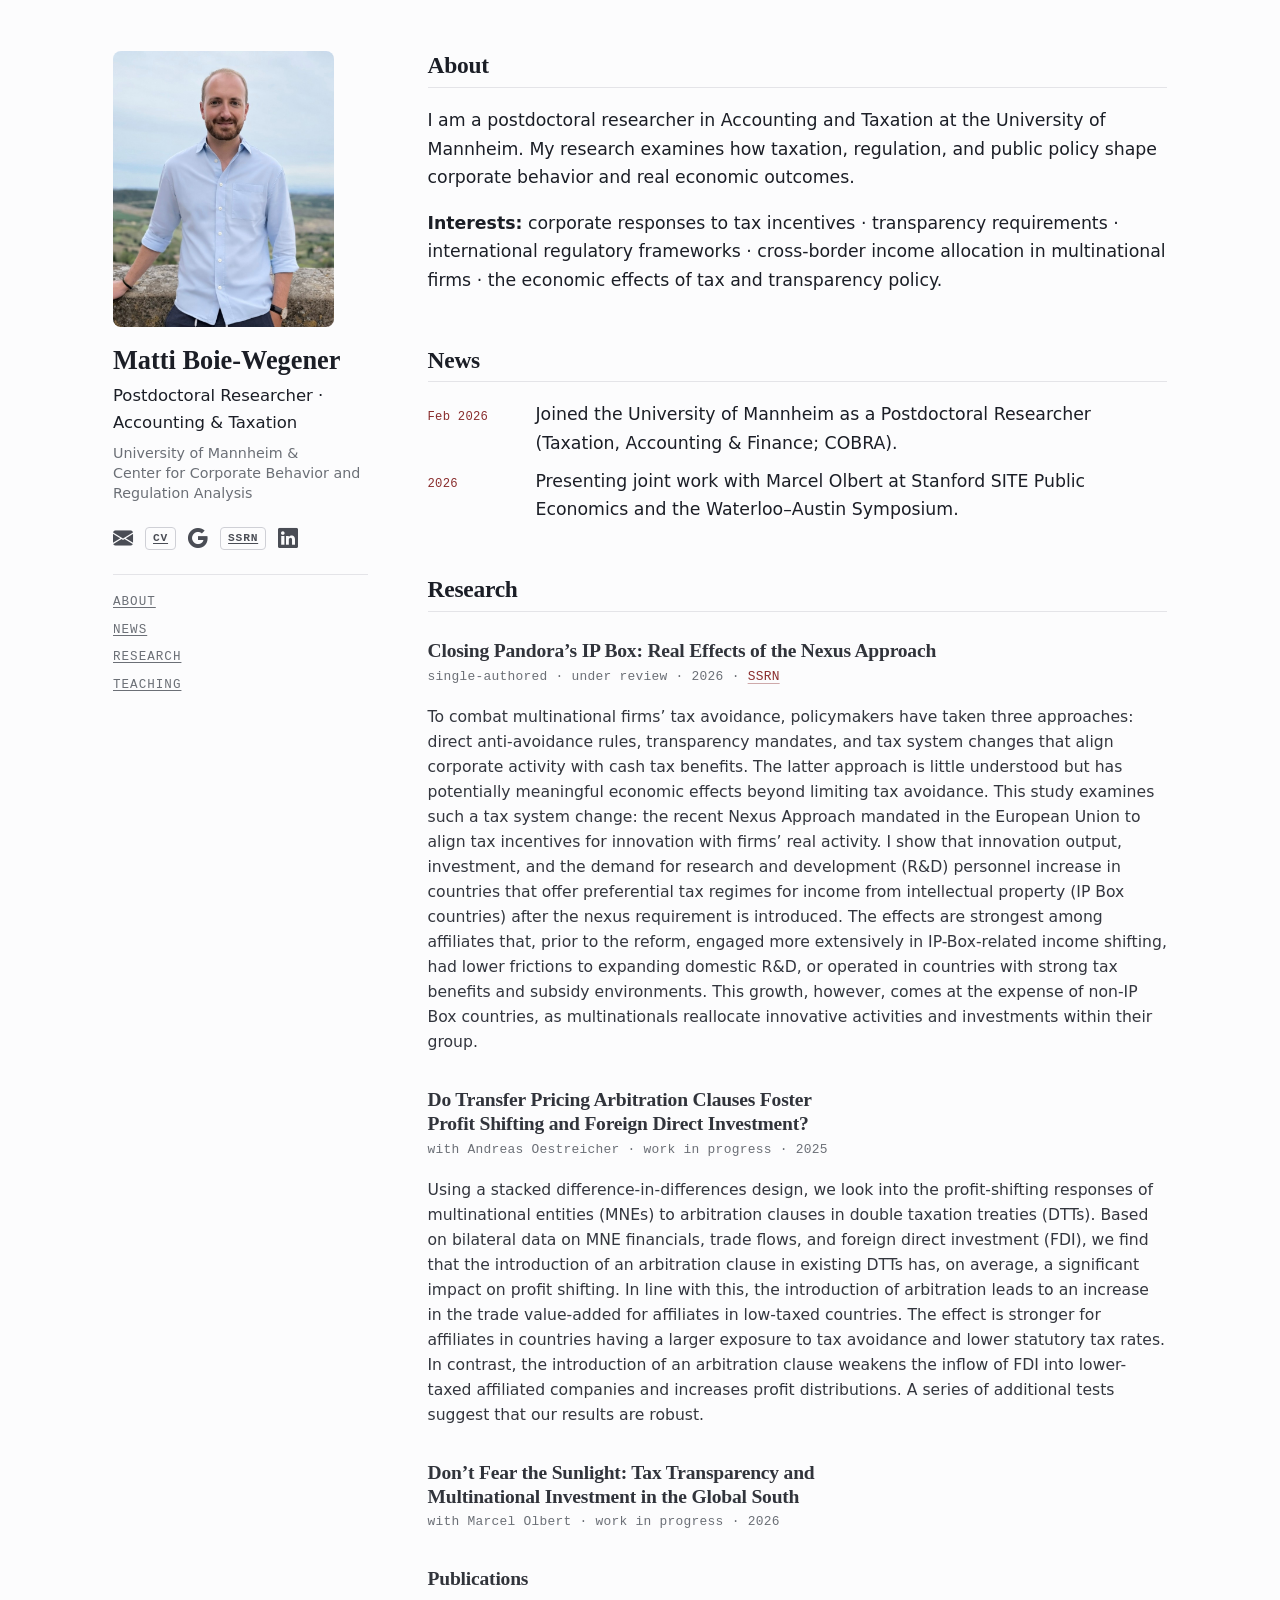
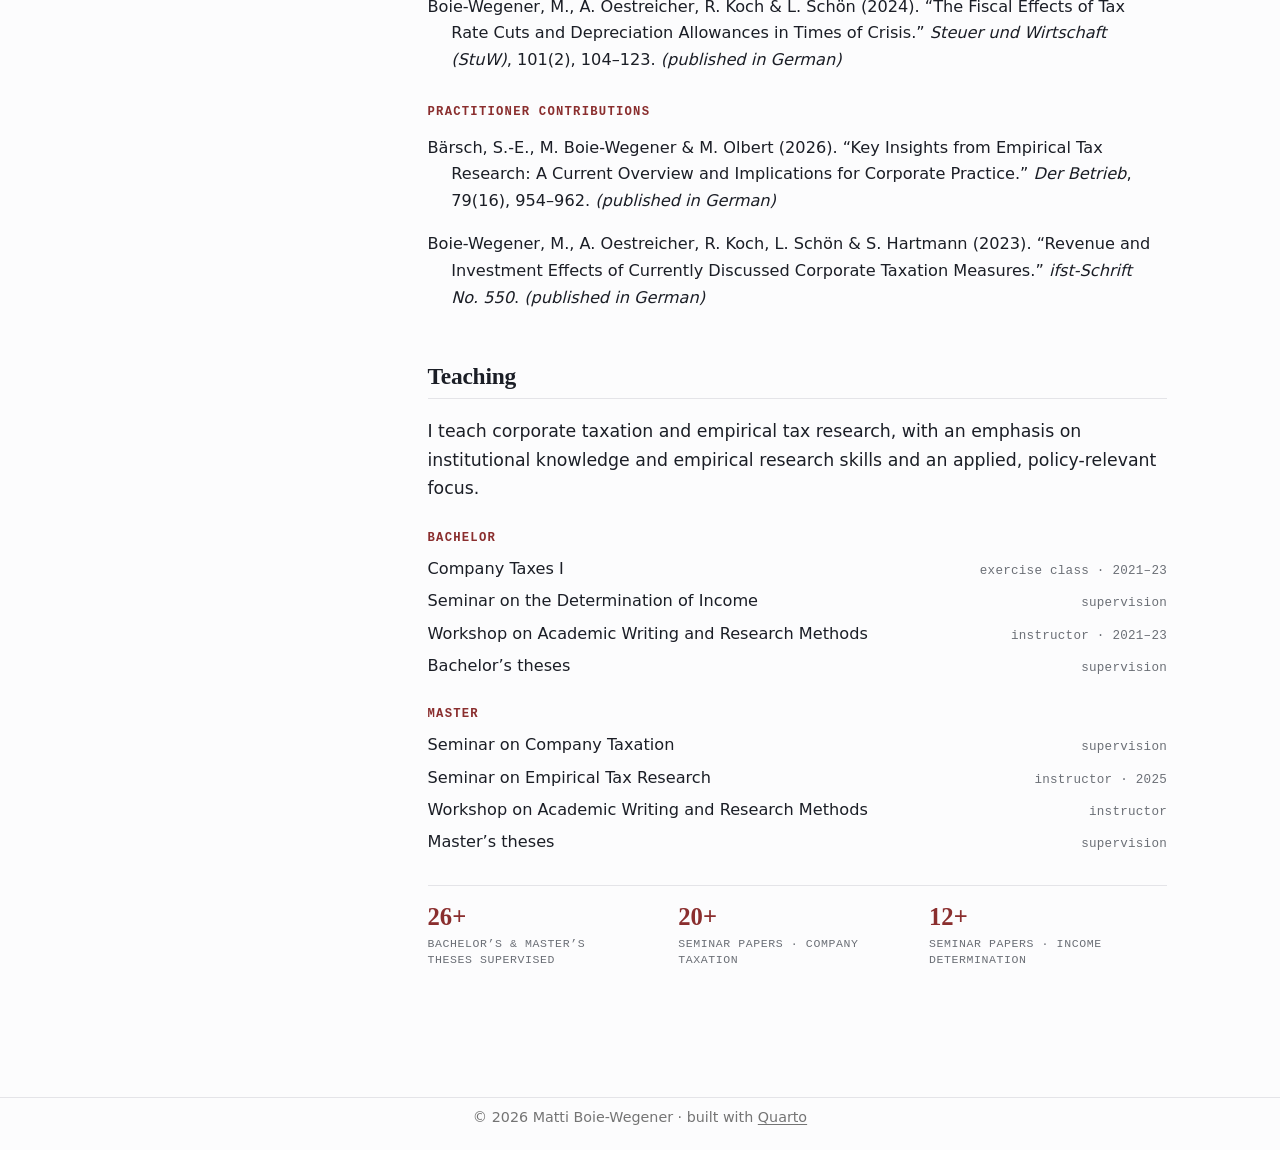
==== index.html @ d405dbc2 "Built site for gh-pages" ====
<!DOCTYPE html>
<html xmlns="http://www.w3.org/1999/xhtml" lang="en" xml:lang="en"><head>

<meta charset="utf-8">
<meta name="generator" content="quarto-1.9.38">

<meta name="viewport" content="width=device-width, initial-scale=1.0, user-scalable=yes">


<title>Matti Boie-Wegener</title>
<style>
/* Default styles provided by pandoc.
** See https://pandoc.org/MANUAL.html#variables-for-html for config info.
*/
code{white-space: pre-wrap;}
span.smallcaps{font-variant: small-caps;}
div.columns{display: flex; gap: min(4vw, 1.5em);}
div.column{flex: auto; overflow-x: auto;}
div.hanging-indent{margin-left: 1.5em; text-indent: -1.5em;}
ul.task-list{list-style: none;}
ul.task-list li input[type="checkbox"] {
  width: 0.8em;
  margin: 0 0.8em 0.2em -1em; /* quarto-specific, see https://github.com/quarto-dev/quarto-cli/issues/4556 */ 
  vertical-align: middle;
}
</style>


<script src="site_libs/quarto-nav/quarto-nav.js"></script>
<script src="site_libs/clipboard/clipboard.min.js"></script>
<script src="site_libs/quarto-search/autocomplete.umd.js"></script>
<script src="site_libs/quarto-search/fuse.min.js"></script>
<script src="site_libs/quarto-search/quarto-search.js"></script>
<meta name="quarto:offset" content="./">
<script src="site_libs/quarto-html/quarto.js" type="module"></script>
<script src="site_libs/quarto-html/tabsets/tabsets.js" type="module"></script>
<script src="site_libs/quarto-html/popper.min.js"></script>
<script src="site_libs/quarto-html/tippy.umd.min.js"></script>
<script src="site_libs/quarto-html/anchor.min.js"></script>
<link href="site_libs/quarto-html/tippy.css" rel="stylesheet">
<link href="site_libs/quarto-html/quarto-syntax-highlighting-7ddc3e6012a8aaf130881451f3c3a2a3.css" rel="stylesheet" id="quarto-text-highlighting-styles">
<script src="site_libs/bootstrap/bootstrap.min.js"></script>
<link href="site_libs/bootstrap/bootstrap-icons.css" rel="stylesheet">
<link href="site_libs/bootstrap/bootstrap-20e78d5628e789a90fa9da65a35f530f.min.css" rel="stylesheet" append-hash="true" id="quarto-bootstrap" data-mode="light">
<script id="quarto-search-options" type="application/json">{
  "location": "sidebar",
  "copy-button": false,
  "collapse-after": 3,
  "panel-placement": "start",
  "type": "textbox",
  "limit": 50,
  "keyboard-shortcut": [
    "f",
    "/",
    "s"
  ],
  "show-item-context": false,
  "language": {
    "search-no-results-text": "No results",
    "search-matching-documents-text": "matching documents",
    "search-copy-link-title": "Copy link to search",
    "search-hide-matches-text": "Hide additional matches",
    "search-more-match-text": "more match in this document",
    "search-more-matches-text": "more matches in this document",
    "search-clear-button-title": "Clear",
    "search-text-placeholder": "",
    "search-detached-cancel-button-title": "Cancel",
    "search-submit-button-title": "Submit",
    "search-label": "Search"
  }
}</script>


</head>

<body class="quarto-light">

<div id="quarto-search-results"></div>
<!-- content -->
<div id="quarto-content" class="quarto-container page-columns page-rows-contents page-layout-full">
<!-- sidebar -->
<!-- margin-sidebar -->
    
<!-- main -->
<main class="content column-page" id="quarto-document-content"><header id="title-block-header" class="quarto-title-block"></header>




<div class="home">
<div class="home-side">
<img class="pfp" src="profile.jpg" alt="Matti Boie-Wegener">
<p class="name">
Matti Boie-Wegener
</p>
<p class="role">
Postdoctoral Researcher · Accounting &amp; Taxation
</p>
<p class="affil">
University of Mannheim &amp;<br>Center for Corporate Behavior and Regulation Analysis
</p>
<nav class="contact">
<a href="mailto:matti.boie-wegener@uni-mannheim.de" title="Email" aria-label="Email"><i class="bi bi-envelope-fill"></i></a> <a class="txt" href="https://www.dropbox.com/scl/fi/yznnb6jh986cr6l63jut3/main.pdf?rlkey=9tf08818gf5vhbac0e6vuktge&amp;raw=1" title="CV (PDF)" aria-label="CV">CV</a> <a href="https://scholar.google.com/citations?user=aEDAaSIAAAAJ" title="Google Scholar" aria-label="Google Scholar"><i class="bi bi-google"></i></a> <a class="txt" href="https://papers.ssrn.com/sol3/cf_dev/AbsByAuth.cfm?per_id=5653644" title="SSRN author page" aria-label="SSRN">SSRN</a> <a href="https://www.linkedin.com/in/matti-boie-wegener-16b547146/" title="LinkedIn" aria-label="LinkedIn"><i class="bi bi-linkedin"></i></a>
</nav>
<nav class="section-nav">
<a href="#about">About</a> <a href="#news">News</a> <a href="#research">Research</a> <a href="#teaching">Teaching</a>
</nav>
</div>
<div class="home-main">
<section id="about" class="level2">
<h2 class="anchored" data-anchor-id="about">About</h2>
<p>I am a postdoctoral researcher in Accounting and Taxation at the University of Mannheim. My research examines how taxation, regulation, and public policy shape corporate behavior and real economic outcomes.</p>
<p><strong>Interests:</strong> corporate responses to tax incentives · transparency requirements · international regulatory frameworks · cross-border income allocation in multinational firms · the economic effects of tax and transparency policy.</p>
</section>
<section id="news" class="level2">
<h2 class="anchored" data-anchor-id="news">News</h2>
<div class="news">
<ul>
<li><span class="date">Feb 2026</span> Joined the University of Mannheim as a Postdoctoral Researcher (Taxation, Accounting &amp; Finance; COBRA).</li>
<li><span class="date">2026</span> Presenting joint work with Marcel Olbert at Stanford SITE Public Economics and the Waterloo–Austin Symposium.</li>
</ul>
</div>
</section>
<section id="research" class="level2">
<h2 class="anchored" data-anchor-id="research">Research</h2>
<section id="closing-pandoras-ip-box-real-effects-of-the-nexus-approach" class="level3">
<h3 class="anchored" data-anchor-id="closing-pandoras-ip-box-real-effects-of-the-nexus-approach">Closing Pandora’s IP Box: Real Effects of the Nexus Approach</h3>
<p><span class="paper-meta">single-authored · under review · 2026 · <a href="https://papers.ssrn.com/sol3/papers.cfm?abstract_id=4837668">SSRN</a></span></p>
<div class="paper-abstract">
To combat multinational firms’ tax avoidance, policymakers have taken three approaches: direct anti-avoidance rules, transparency mandates, and tax system changes that align corporate activity with cash tax benefits. The latter approach is little understood but has potentially meaningful economic effects beyond limiting tax avoidance. This study examines such a tax system change: the recent Nexus Approach mandated in the European Union to align tax incentives for innovation with firms’ real activity. I show that innovation output, investment, and the demand for research and development (R&amp;D) personnel increase in countries that offer preferential tax regimes for income from intellectual property (IP Box countries) after the nexus requirement is introduced. The effects are strongest among affiliates that, prior to the reform, engaged more extensively in IP-Box-related income shifting, had lower frictions to expanding domestic R&amp;D, or operated in countries with strong tax benefits and subsidy environments. This growth, however, comes at the expense of non-IP Box countries, as multinationals reallocate innovative activities and investments within their group.
</div>
</section>
<section id="do-transfer-pricing-arbitration-clauses-foster-profit-shifting-and-foreign-direct-investment" class="level3">
<h3 class="anchored" data-anchor-id="do-transfer-pricing-arbitration-clauses-foster-profit-shifting-and-foreign-direct-investment">Do Transfer Pricing Arbitration Clauses Foster Profit Shifting and Foreign Direct Investment?</h3>
<p><span class="paper-meta">with Andreas Oestreicher · work in progress · 2025</span></p>
<div class="paper-abstract">
Using a stacked difference-in-differences design, we look into the profit-shifting responses of multinational entities (MNEs) to arbitration clauses in double taxation treaties (DTTs). Based on bilateral data on MNE financials, trade flows, and foreign direct investment (FDI), we find that the introduction of an arbitration clause in existing DTTs has, on average, a significant impact on profit shifting. In line with this, the introduction of arbitration leads to an increase in the trade value-added for affiliates in low-taxed countries. The effect is stronger for affiliates in countries having a larger exposure to tax avoidance and lower statutory tax rates. In contrast, the introduction of an arbitration clause weakens the inflow of FDI into lower-taxed affiliated companies and increases profit distributions. A series of additional tests suggest that our results are robust.
</div>
</section>
<section id="dont-fear-the-sunlight-tax-transparency-and-multinational-investment-in-the-global-south" class="level3">
<h3 class="anchored" data-anchor-id="dont-fear-the-sunlight-tax-transparency-and-multinational-investment-in-the-global-south">Don’t Fear the Sunlight: Tax Transparency and Multinational Investment in the Global South</h3>
<p><span class="paper-meta">with Marcel Olbert · work in progress · 2026</span></p>
</section>
<section id="publications" class="level3">
<h3 class="anchored" data-anchor-id="publications">Publications</h3>
<p>Boie-Wegener, M., A. Oestreicher, R. Koch &amp; L. Schön (2024). “The Fiscal Effects of Tax Rate Cuts and Depreciation Allowances in Times of Crisis.” <em>Steuer und Wirtschaft (StuW)</em>, 101(2), 104–123. <em>(published in German)</em></p>
<p class="pub-group">
Practitioner contributions
</p>
<p>Bärsch, S.-E., M. Boie-Wegener &amp; M. Olbert (2026). “Key Insights from Empirical Tax Research: A Current Overview and Implications for Corporate Practice.” <em>Der Betrieb</em>, 79(16), 954–962. <em>(published in German)</em></p>
<p>Boie-Wegener, M., A. Oestreicher, R. Koch, L. Schön &amp; S. Hartmann (2023). “Revenue and Investment Effects of Currently Discussed Corporate Taxation Measures.” <em>ifst-Schrift No.&nbsp;550</em>. <em>(published in German)</em></p>
</section>
</section>
<section id="teaching" class="level2">
<h2 class="anchored" data-anchor-id="teaching">Teaching</h2>
<p>I teach corporate taxation and empirical tax research, with an emphasis on institutional knowledge and empirical research skills and an applied, policy-relevant focus.</p>
<p class="teach-level">
Bachelor
</p>
<div class="teach">
<div class="course">
<span class="course-name">Company Taxes I</span><span class="course-meta">exercise class · 2021–23</span>
</div>
<div class="course">
<span class="course-name">Seminar on the Determination of Income</span><span class="course-meta">supervision</span>
</div>
<div class="course">
<span class="course-name">Workshop on Academic Writing and Research Methods</span><span class="course-meta">instructor · 2021–23</span>
</div>
<div class="course">
<span class="course-name">Bachelor’s theses</span><span class="course-meta">supervision</span>
</div>
</div>
<p class="teach-level">
Master
</p>
<div class="teach">
<div class="course">
<span class="course-name">Seminar on Company Taxation</span><span class="course-meta">supervision</span>
</div>
<div class="course">
<span class="course-name">Seminar on Empirical Tax Research</span><span class="course-meta">instructor · 2025</span>
</div>
<div class="course">
<span class="course-name">Workshop on Academic Writing and Research Methods</span><span class="course-meta">instructor</span>
</div>
<div class="course">
<span class="course-name">Master’s theses</span><span class="course-meta">supervision</span>
</div>
</div>
<div class="teach-stats">
<div class="stat">
<span class="stat-n">26+</span><span class="stat-l">bachelor’s &amp; master’s theses supervised</span>
</div>
<div class="stat">
<span class="stat-n">20+</span><span class="stat-l">seminar papers · company taxation</span>
</div>
<div class="stat">
<span class="stat-n">12+</span><span class="stat-l">seminar papers · income determination</span>
</div>
</div>
</section>
</div>
</div>



</main> <!-- /main -->
<script id="quarto-html-after-body" type="application/javascript">
  window.document.addEventListener("DOMContentLoaded", function (event) {
    const icon = "";
    const anchorJS = new window.AnchorJS();
    anchorJS.options = {
      placement: 'right',
      icon: icon
    };
    anchorJS.add('.anchored');
    const isCodeAnnotation = (el) => {
      for (const clz of el.classList) {
        if (clz.startsWith('code-annotation-')) {                     
          return true;
        }
      }
      return false;
    }
    const onCopySuccess = function(e) {
      // button target
      const button = e.trigger;
      // don't keep focus
      button.blur();
      // flash "checked"
      button.classList.add('code-copy-button-checked');
      var currentTitle = button.getAttribute("title");
      button.setAttribute("title", "Copied!");
      let tooltip;
      if (window.bootstrap) {
        button.setAttribute("data-bs-toggle", "tooltip");
        button.setAttribute("data-bs-placement", "left");
        button.setAttribute("data-bs-title", "Copied!");
        tooltip = new bootstrap.Tooltip(button, 
          { trigger: "manual", 
            customClass: "code-copy-button-tooltip",
            offset: [0, -8]});
        tooltip.show();    
      }
      setTimeout(function() {
        if (tooltip) {
          tooltip.hide();
          button.removeAttribute("data-bs-title");
          button.removeAttribute("data-bs-toggle");
          button.removeAttribute("data-bs-placement");
        }
        button.setAttribute("title", currentTitle);
        button.classList.remove('code-copy-button-checked');
      }, 1000);
      // clear code selection
      e.clearSelection();
    }
    const getTextToCopy = function(trigger) {
      const outerScaffold = trigger.parentElement.cloneNode(true);
      const codeEl = outerScaffold.querySelector('code');
      for (const childEl of codeEl.children) {
        if (isCodeAnnotation(childEl)) {
          childEl.remove();
        }
      }
      return codeEl.innerText;
    }
    const clipboard = new window.ClipboardJS('.code-copy-button:not([data-in-quarto-modal])', {
      text: getTextToCopy
    });
    clipboard.on('success', onCopySuccess);
    if (window.document.getElementById('quarto-embedded-source-code-modal')) {
      const clipboardModal = new window.ClipboardJS('.code-copy-button[data-in-quarto-modal]', {
        text: getTextToCopy,
        container: window.document.getElementById('quarto-embedded-source-code-modal')
      });
      clipboardModal.on('success', onCopySuccess);
    }
      var localhostRegex = new RegExp(/^(?:http|https):\/\/localhost\:?[0-9]*\//);
      var mailtoRegex = new RegExp(/^mailto:/);
        var filterRegex = new RegExp("https:\/\/mattiboiewegener\.com");
      var isInternal = (href) => {
          return filterRegex.test(href) || localhostRegex.test(href) || mailtoRegex.test(href);
      }
      // Inspect non-navigation links and adorn them if external
     var links = window.document.querySelectorAll('a[href]:not(.nav-link):not(.navbar-brand):not(.toc-action):not(.sidebar-link):not(.sidebar-item-toggle):not(.pagination-link):not(.no-external):not([aria-hidden]):not(.dropdown-item):not(.quarto-navigation-tool):not(.about-link)');
      for (var i=0; i<links.length; i++) {
        const link = links[i];
        if (!isInternal(link.href)) {
          // undo the damage that might have been done by quarto-nav.js in the case of
          // links that we want to consider external
          if (link.dataset.originalHref !== undefined) {
            link.href = link.dataset.originalHref;
          }
            // target, if specified
            link.setAttribute("target", "_blank");
            if (link.getAttribute("rel") === null) {
              link.setAttribute("rel", "noopener");
            }
        }
      }
    function tippyHover(el, contentFn, onTriggerFn, onUntriggerFn) {
      const config = {
        allowHTML: true,
        maxWidth: 500,
        delay: 100,
        arrow: false,
        appendTo: function(el) {
            return el.parentElement;
        },
        interactive: true,
        interactiveBorder: 10,
        theme: 'quarto',
        placement: 'bottom-start',
      };
      if (contentFn) {
        config.content = contentFn;
      }
      if (onTriggerFn) {
        config.onTrigger = onTriggerFn;
      }
      if (onUntriggerFn) {
        config.onUntrigger = onUntriggerFn;
      }
      window.tippy(el, config); 
    }
    const noterefs = window.document.querySelectorAll('a[role="doc-noteref"]');
    for (var i=0; i<noterefs.length; i++) {
      const ref = noterefs[i];
      tippyHover(ref, function() {
        // use id or data attribute instead here
        let href = ref.getAttribute('data-footnote-href') || ref.getAttribute('href');
        try { href = new URL(href).hash; } catch {}
        const id = href.replace(/^#\/?/, "");
        const note = window.document.getElementById(id);
        if (note) {
          return note.innerHTML;
        } else {
          return "";
        }
      });
    }
    const xrefs = window.document.querySelectorAll('a.quarto-xref');
    const processXRef = (id, note) => {
      // Strip column container classes
      const stripColumnClz = (el) => {
        el.classList.remove("page-full", "page-columns");
        if (el.children) {
          for (const child of el.children) {
            stripColumnClz(child);
          }
        }
      }
      stripColumnClz(note)
      if (id === null || id.startsWith('sec-')) {
        // Special case sections, only their first couple elements
        const container = document.createElement("div");
        if (note.children && note.children.length > 2) {
          container.appendChild(note.children[0].cloneNode(true));
          for (let i = 1; i < note.children.length; i++) {
            const child = note.children[i];
            if (child.tagName === "P" && child.innerText === "") {
              continue;
            } else {
              container.appendChild(child.cloneNode(true));
              break;
            }
          }
          if (window.Quarto?.typesetMath) {
            window.Quarto.typesetMath(container);
          }
          return container.innerHTML
        } else {
          if (window.Quarto?.typesetMath) {
            window.Quarto.typesetMath(note);
          }
          return note.innerHTML;
        }
      } else {
        // Remove any anchor links if they are present
        const anchorLink = note.querySelector('a.anchorjs-link');
        if (anchorLink) {
          anchorLink.remove();
        }
        if (window.Quarto?.typesetMath) {
          window.Quarto.typesetMath(note);
        }
        if (note.classList.contains("callout")) {
          return note.outerHTML;
        } else {
          return note.innerHTML;
        }
      }
    }
    for (var i=0; i<xrefs.length; i++) {
      const xref = xrefs[i];
      tippyHover(xref, undefined, function(instance) {
        instance.disable();
        let url = xref.getAttribute('href');
        let hash = undefined; 
        if (url.startsWith('#')) {
          hash = url;
        } else {
          try { hash = new URL(url).hash; } catch {}
        }
        if (hash) {
          const id = hash.replace(/^#\/?/, "");
          const note = window.document.getElementById(id);
          if (note !== null) {
            try {
              const html = processXRef(id, note.cloneNode(true));
              instance.setContent(html);
            } finally {
              instance.enable();
              instance.show();
            }
          } else {
            // See if we can fetch this
            fetch(url.split('#')[0])
            .then(res => res.text())
            .then(html => {
              const parser = new DOMParser();
              const htmlDoc = parser.parseFromString(html, "text/html");
              const note = htmlDoc.getElementById(id);
              if (note !== null) {
                const html = processXRef(id, note);
                instance.setContent(html);
              } 
            }).finally(() => {
              instance.enable();
              instance.show();
            });
          }
        } else {
          // See if we can fetch a full url (with no hash to target)
          // This is a special case and we should probably do some content thinning / targeting
          fetch(url)
          .then(res => res.text())
          .then(html => {
            const parser = new DOMParser();
            const htmlDoc = parser.parseFromString(html, "text/html");
            const note = htmlDoc.querySelector('main.content');
            if (note !== null) {
              // This should only happen for chapter cross references
              // (since there is no id in the URL)
              // remove the first header
              if (note.children.length > 0 && note.children[0].tagName === "HEADER") {
                note.children[0].remove();
              }
              const html = processXRef(null, note);
              instance.setContent(html);
            } 
          }).finally(() => {
            instance.enable();
            instance.show();
          });
        }
      }, function(instance) {
      });
    }
        let selectedAnnoteEl;
        const selectorForAnnotation = ( cell, annotation) => {
          let cellAttr = 'data-code-cell="' + cell + '"';
          let lineAttr = 'data-code-annotation="' +  annotation + '"';
          const selector = 'span[' + cellAttr + '][' + lineAttr + ']';
          return selector;
        }
        const selectCodeLines = (annoteEl) => {
          const doc = window.document;
          const targetCell = annoteEl.getAttribute("data-target-cell");
          const targetAnnotation = annoteEl.getAttribute("data-target-annotation");
          const annoteSpan = window.document.querySelector(selectorForAnnotation(targetCell, targetAnnotation));
          const lines = annoteSpan.getAttribute("data-code-lines").split(",");
          const lineIds = lines.map((line) => {
            return targetCell + "-" + line;
          })
          let top = null;
          let height = null;
          let parent = null;
          if (lineIds.length > 0) {
              //compute the position of the single el (top and bottom and make a div)
              const el = window.document.getElementById(lineIds[0]);
              top = el.offsetTop;
              height = el.offsetHeight;
              parent = el.parentElement.parentElement;
            if (lineIds.length > 1) {
              const lastEl = window.document.getElementById(lineIds[lineIds.length - 1]);
              const bottom = lastEl.offsetTop + lastEl.offsetHeight;
              height = bottom - top;
            }
            if (top !== null && height !== null && parent !== null) {
              // cook up a div (if necessary) and position it 
              let div = window.document.getElementById("code-annotation-line-highlight");
              if (div === null) {
                div = window.document.createElement("div");
                div.setAttribute("id", "code-annotation-line-highlight");
                div.style.position = 'absolute';
                parent.appendChild(div);
              }
              div.style.top = top - 2 + "px";
              div.style.height = height + 4 + "px";
              div.style.left = 0;
              let gutterDiv = window.document.getElementById("code-annotation-line-highlight-gutter");
              if (gutterDiv === null) {
                gutterDiv = window.document.createElement("div");
                gutterDiv.setAttribute("id", "code-annotation-line-highlight-gutter");
                gutterDiv.style.position = 'absolute';
                const codeCell = window.document.getElementById(targetCell);
                const gutter = codeCell.querySelector('.code-annotation-gutter');
                gutter.appendChild(gutterDiv);
              }
              gutterDiv.style.top = top - 2 + "px";
              gutterDiv.style.height = height + 4 + "px";
            }
            selectedAnnoteEl = annoteEl;
          }
        };
        const unselectCodeLines = () => {
          const elementsIds = ["code-annotation-line-highlight", "code-annotation-line-highlight-gutter"];
          elementsIds.forEach((elId) => {
            const div = window.document.getElementById(elId);
            if (div) {
              div.remove();
            }
          });
          selectedAnnoteEl = undefined;
        };
          // Handle positioning of the toggle
      window.addEventListener(
        "resize",
        throttle(() => {
          elRect = undefined;
          if (selectedAnnoteEl) {
            selectCodeLines(selectedAnnoteEl);
          }
        }, 10)
      );
      function throttle(fn, ms) {
      let throttle = false;
      let timer;
        return (...args) => {
          if(!throttle) { // first call gets through
              fn.apply(this, args);
              throttle = true;
          } else { // all the others get throttled
              if(timer) clearTimeout(timer); // cancel #2
              timer = setTimeout(() => {
                fn.apply(this, args);
                timer = throttle = false;
              }, ms);
          }
        };
      }
        // Attach click handler to the DT
        const annoteDls = window.document.querySelectorAll('dt[data-target-cell]');
        for (const annoteDlNode of annoteDls) {
          annoteDlNode.addEventListener('click', (event) => {
            const clickedEl = event.target;
            if (clickedEl !== selectedAnnoteEl) {
              unselectCodeLines();
              const activeEl = window.document.querySelector('dt[data-target-cell].code-annotation-active');
              if (activeEl) {
                activeEl.classList.remove('code-annotation-active');
              }
              selectCodeLines(clickedEl);
              clickedEl.classList.add('code-annotation-active');
            } else {
              // Unselect the line
              unselectCodeLines();
              clickedEl.classList.remove('code-annotation-active');
            }
          });
        }
    const findCites = (el) => {
      const parentEl = el.parentElement;
      if (parentEl) {
        const cites = parentEl.dataset.cites;
        if (cites) {
          return {
            el,
            cites: cites.split(' ')
          };
        } else {
          return findCites(el.parentElement)
        }
      } else {
        return undefined;
      }
    };
    var bibliorefs = window.document.querySelectorAll('a[role="doc-biblioref"]');
    for (var i=0; i<bibliorefs.length; i++) {
      const ref = bibliorefs[i];
      const citeInfo = findCites(ref);
      if (citeInfo) {
        tippyHover(citeInfo.el, function() {
          var popup = window.document.createElement('div');
          citeInfo.cites.forEach(function(cite) {
            var citeDiv = window.document.createElement('div');
            citeDiv.classList.add('hanging-indent');
            citeDiv.classList.add('csl-entry');
            var biblioDiv = window.document.getElementById('ref-' + cite);
            if (biblioDiv) {
              citeDiv.innerHTML = biblioDiv.innerHTML;
            }
            popup.appendChild(citeDiv);
          });
          return popup.innerHTML;
        });
      }
    }
  });
  </script>
</div> <!-- /content -->
<footer class="footer">
  <div class="nav-footer">
    <div class="nav-footer-left">
      &nbsp;
    </div>   
    <div class="nav-footer-center">
<p>© 2026 Matti Boie-Wegener · built with <a href="https://quarto.org">Quarto</a></p>
</div>
    <div class="nav-footer-right">
      &nbsp;
    </div>
  </div>
</footer>




</body></html>
---- site_libs/quarto-html/tippy.css ----
.tippy-box[data-animation=fade][data-state=hidden]{opacity:0}[data-tippy-root]{max-width:calc(100vw - 10px)}.tippy-box{position:relative;background-color:#333;color:#fff;border-radius:4px;font-size:14px;line-height:1.4;white-space:normal;outline:0;transition-property:transform,visibility,opacity}.tippy-box[data-placement^=top]>.tippy-arrow{bottom:0}.tippy-box[data-placement^=top]>.tippy-arrow:before{bottom:-7px;left:0;border-width:8px 8px 0;border-top-color:initial;transform-origin:center top}.tippy-box[data-placement^=bottom]>.tippy-arrow{top:0}.tippy-box[data-placement^=bottom]>.tippy-arrow:before{top:-7px;left:0;border-width:0 8px 8px;border-bottom-color:initial;transform-origin:center bottom}.tippy-box[data-placement^=left]>.tippy-arrow{right:0}.tippy-box[data-placement^=left]>.tippy-arrow:before{border-width:8px 0 8px 8px;border-left-color:initial;right:-7px;transform-origin:center left}.tippy-box[data-placement^=right]>.tippy-arrow{left:0}.tippy-box[data-placement^=right]>.tippy-arrow:before{left:-7px;border-width:8px 8px 8px 0;border-right-color:initial;transform-origin:center right}.tippy-box[data-inertia][data-state=visible]{transition-timing-function:cubic-bezier(.54,1.5,.38,1.11)}.tippy-arrow{width:16px;height:16px;color:#333}.tippy-arrow:before{content:"";position:absolute;border-color:transparent;border-style:solid}.tippy-content{position:relative;padding:5px 9px;z-index:1}
---- site_libs/quarto-html/quarto-syntax-highlighting-7ddc3e6012a8aaf130881451f3c3a2a3.css ----
/* quarto syntax highlight colors */
:root {
  --quarto-hl-ot-color: #003B4F;
  --quarto-hl-at-color: #657422;
  --quarto-hl-ss-color: #20794D;
  --quarto-hl-an-color: #5E5E5E;
  --quarto-hl-fu-color: #4758AB;
  --quarto-hl-st-color: #20794D;
  --quarto-hl-cf-color: #003B4F;
  --quarto-hl-op-color: #5E5E5E;
  --quarto-hl-er-color: #AD0000;
  --quarto-hl-bn-color: #AD0000;
  --quarto-hl-al-color: #AD0000;
  --quarto-hl-va-color: #111111;
  --quarto-hl-bu-color: inherit;
  --quarto-hl-ex-color: inherit;
  --quarto-hl-pp-color: #AD0000;
  --quarto-hl-in-color: #5E5E5E;
  --quarto-hl-vs-color: #20794D;
  --quarto-hl-wa-color: #5E5E5E;
  --quarto-hl-do-color: #5E5E5E;
  --quarto-hl-im-color: #00769E;
  --quarto-hl-ch-color: #20794D;
  --quarto-hl-dt-color: #AD0000;
  --quarto-hl-fl-color: #AD0000;
  --quarto-hl-co-color: #5E5E5E;
  --quarto-hl-cv-color: #5E5E5E;
  --quarto-hl-cn-color: #8f5902;
  --quarto-hl-sc-color: #5E5E5E;
  --quarto-hl-dv-color: #AD0000;
  --quarto-hl-kw-color: #003B4F;
}

/* other quarto variables */
:root {
  --quarto-font-monospace: ui-monospace, "SF Mono", Menlo, Consolas, monospace;
}

/* syntax highlight based on Pandoc's rules */
pre > code.sourceCode > span {
  color: #003B4F;
}

code.sourceCode > span {
  color: #003B4F;
}

div.sourceCode,
div.sourceCode pre.sourceCode {
  color: #003B4F;
}

/* Normal */
code span {
  color: #003B4F;
}

/* Alert */
code span.al {
  color: #AD0000;
  font-style: inherit;
}

/* Annotation */
code span.an {
  color: #5E5E5E;
  font-style: inherit;
}

/* Attribute */
code span.at {
  color: #657422;
  font-style: inherit;
}

/* BaseN */
code span.bn {
  color: #AD0000;
  font-style: inherit;
}

/* BuiltIn */
code span.bu {
  font-style: inherit;
}

/* ControlFlow */
code span.cf {
  color: #003B4F;
  font-weight: bold;
  font-style: inherit;
}

/* Char */
code span.ch {
  color: #20794D;
  font-style: inherit;
}

/* Constant */
code span.cn {
  color: #8f5902;
  font-style: inherit;
}

/* Comment */
code span.co {
  color: #5E5E5E;
  font-style: inherit;
}

/* CommentVar */
code span.cv {
  color: #5E5E5E;
  font-style: italic;
}

/* Documentation */
code span.do {
  color: #5E5E5E;
  font-style: italic;
}

/* DataType */
code span.dt {
  color: #AD0000;
  font-style: inherit;
}

/* DecVal */
code span.dv {
  color: #AD0000;
  font-style: inherit;
}

/* Error */
code span.er {
  color: #AD0000;
  font-style: inherit;
}

/* Extension */
code span.ex {
  font-style: inherit;
}

/* Float */
code span.fl {
  color: #AD0000;
  font-style: inherit;
}

/* Function */
code span.fu {
  color: #4758AB;
  font-style: inherit;
}

/* Import */
code span.im {
  color: #00769E;
  font-style: inherit;
}

/* Information */
code span.in {
  color: #5E5E5E;
  font-style: inherit;
}

/* Keyword */
code span.kw {
  color: #003B4F;
  font-weight: bold;
  font-style: inherit;
}

/* Operator */
code span.op {
  color: #5E5E5E;
  font-style: inherit;
}

/* Other */
code span.ot {
  color: #003B4F;
  font-style: inherit;
}

/* Preprocessor */
code span.pp {
  color: #AD0000;
  font-style: inherit;
}

/* SpecialChar */
code span.sc {
  color: #5E5E5E;
  font-style: inherit;
}

/* SpecialString */
code span.ss {
  color: #20794D;
  font-style: inherit;
}

/* String */
code span.st {
  color: #20794D;
  font-style: inherit;
}

/* Variable */
code span.va {
  color: #111111;
  font-style: inherit;
}

/* VerbatimString */
code span.vs {
  color: #20794D;
  font-style: inherit;
}

/* Warning */
code span.wa {
  color: #5E5E5E;
  font-style: italic;
}

.prevent-inlining {
  content: "</";
}

/*# sourceMappingURL=eb01b75644257740064592749724274e.css.map */
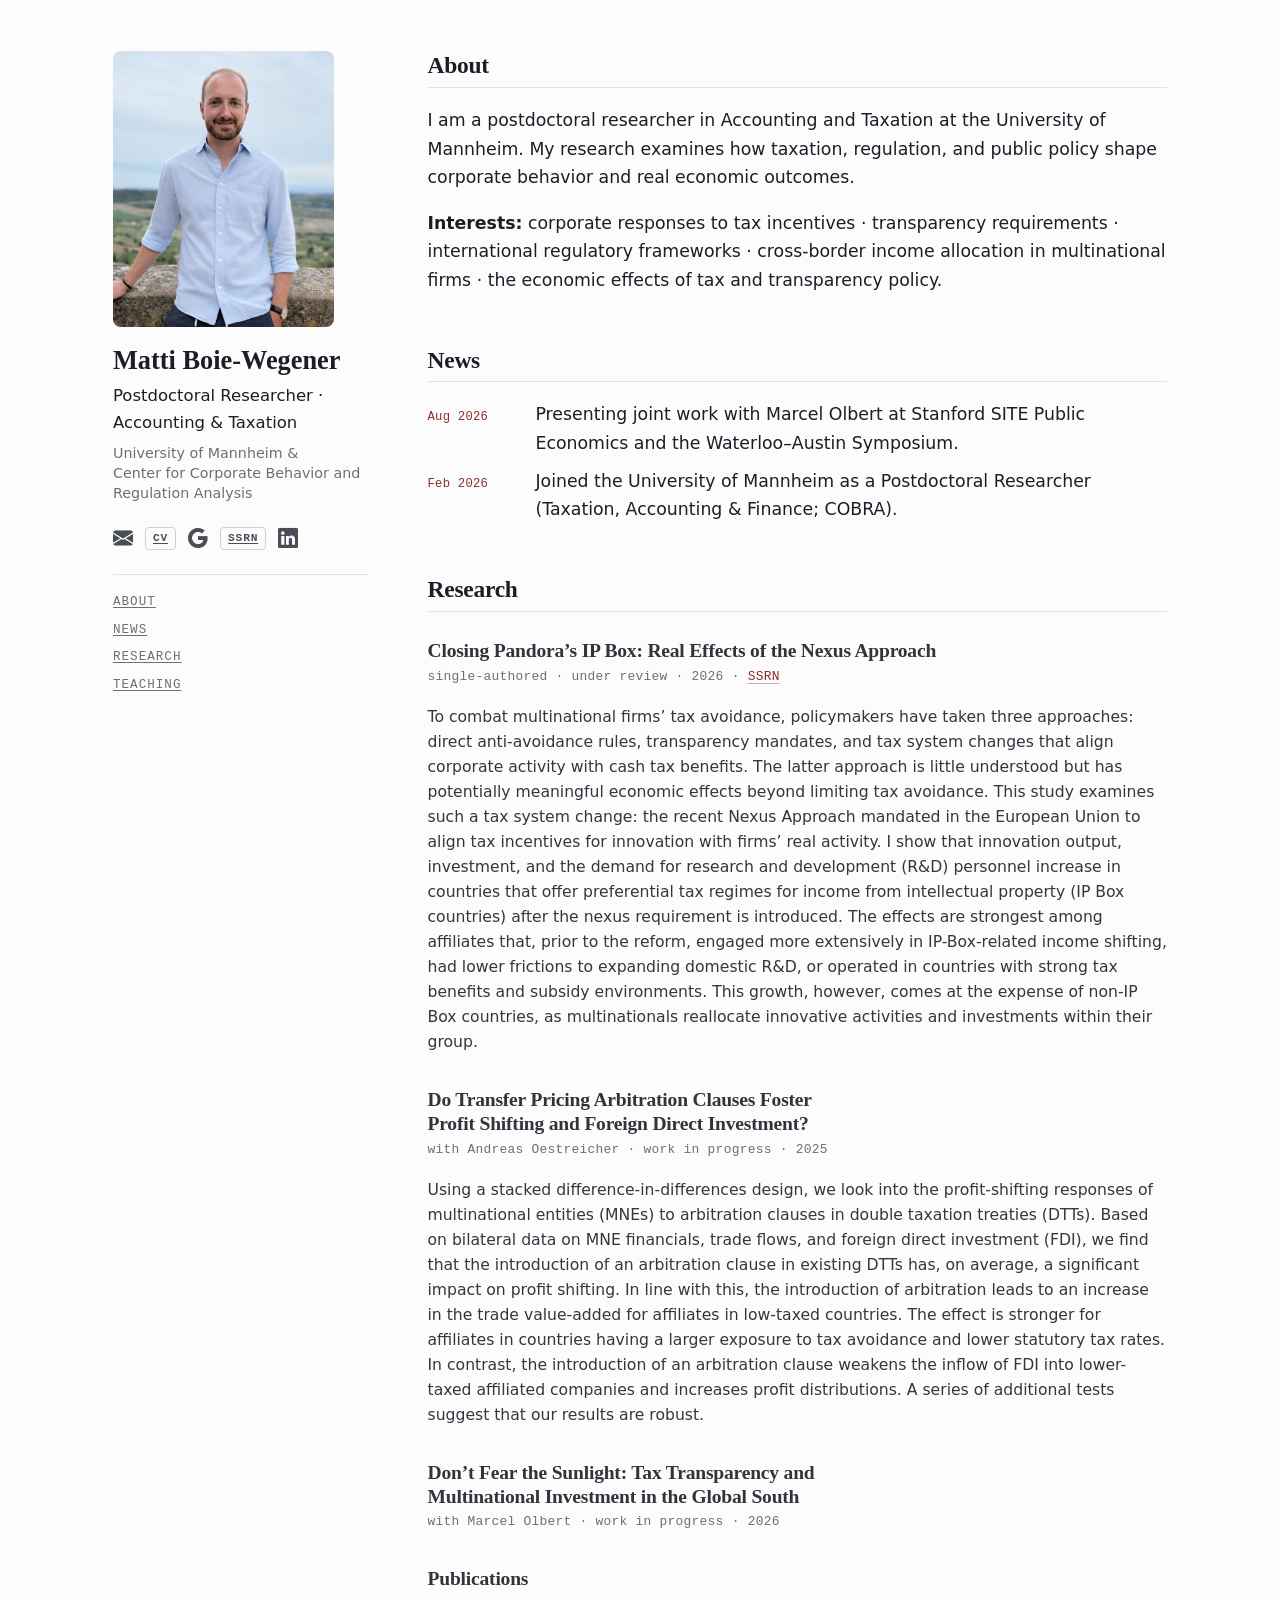
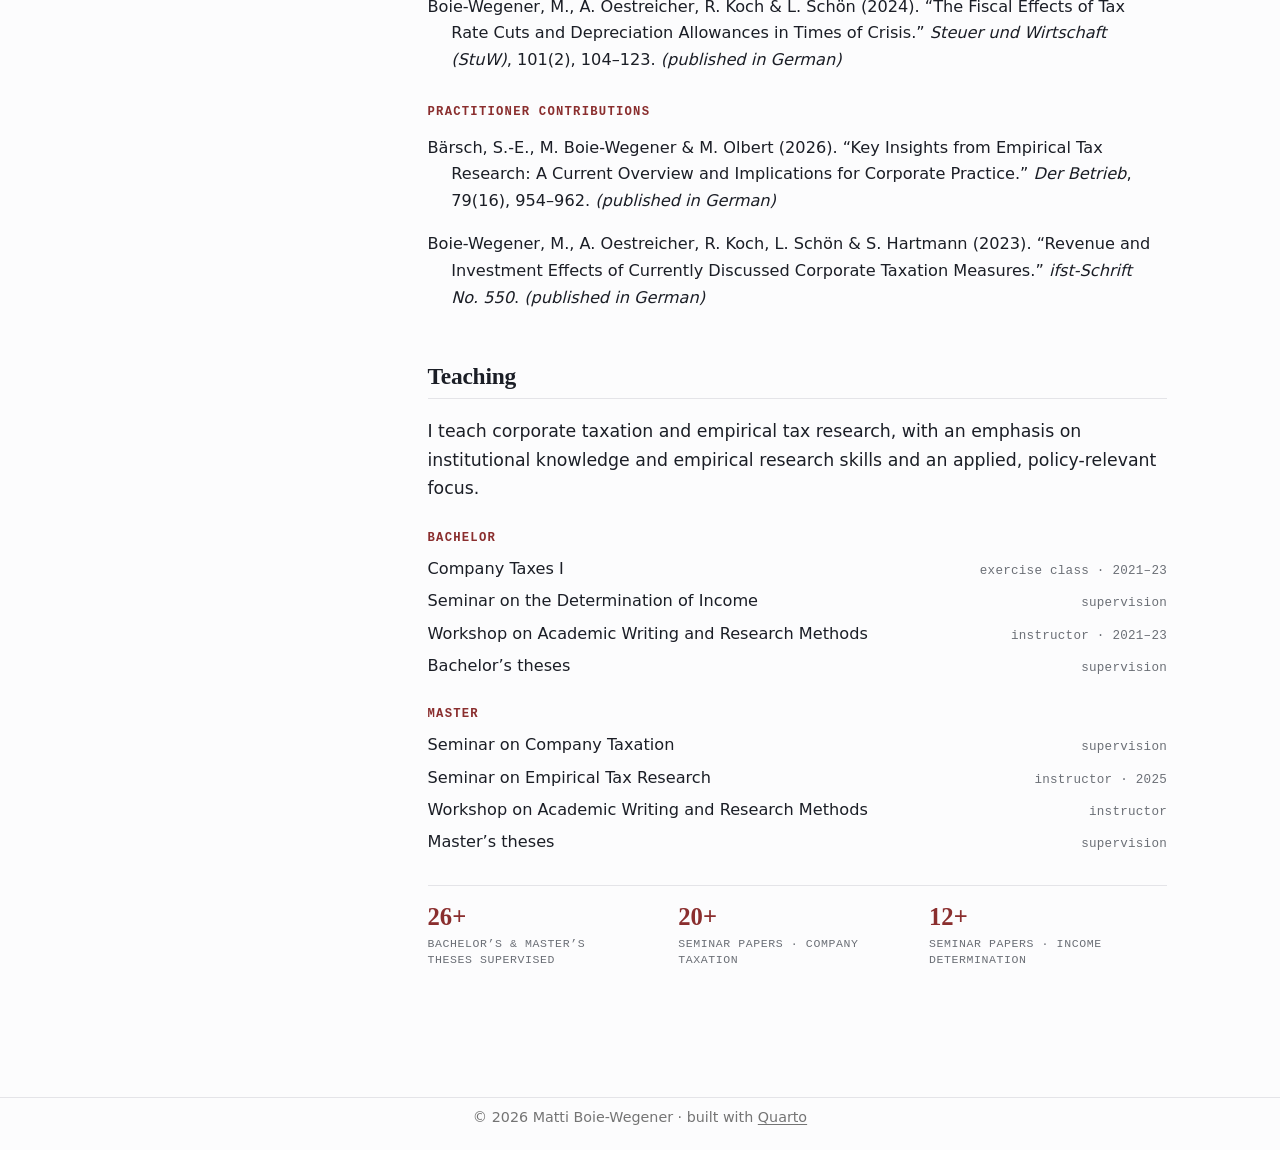
==== commit f1407105: "Built site for gh-pages" ====
--- a/index.html
+++ b/index.html
@@ -41,7 +41,7 @@
 <link href="site_libs/quarto-html/quarto-syntax-highlighting-7ddc3e6012a8aaf130881451f3c3a2a3.css" rel="stylesheet" id="quarto-text-highlighting-styles">
 <script src="site_libs/bootstrap/bootstrap.min.js"></script>
 <link href="site_libs/bootstrap/bootstrap-icons.css" rel="stylesheet">
-<link href="site_libs/bootstrap/bootstrap-20e78d5628e789a90fa9da65a35f530f.min.css" rel="stylesheet" append-hash="true" id="quarto-bootstrap" data-mode="light">
+<link href="site_libs/bootstrap/bootstrap-93f5da300ce0d4451ced48ce9256c683.min.css" rel="stylesheet" append-hash="true" id="quarto-bootstrap" data-mode="light">
 <script id="quarto-search-options" type="application/json">{
   "location": "sidebar",
   "copy-button": false,
@@ -116,8 +116,8 @@
 <h2 class="anchored" data-anchor-id="news">News</h2>
 <div class="news">
 <ul>
+<li><span class="date">Aug 2026</span> Presenting joint work with Marcel Olbert at Stanford SITE Public Economics and the Waterloo–Austin Symposium.</li>
 <li><span class="date">Feb 2026</span> Joined the University of Mannheim as a Postdoctoral Researcher (Taxation, Accounting &amp; Finance; COBRA).</li>
-<li><span class="date">2026</span> Presenting joint work with Marcel Olbert at Stanford SITE Public Economics and the Waterloo–Austin Symposium.</li>
 </ul>
 </div>
 </section>
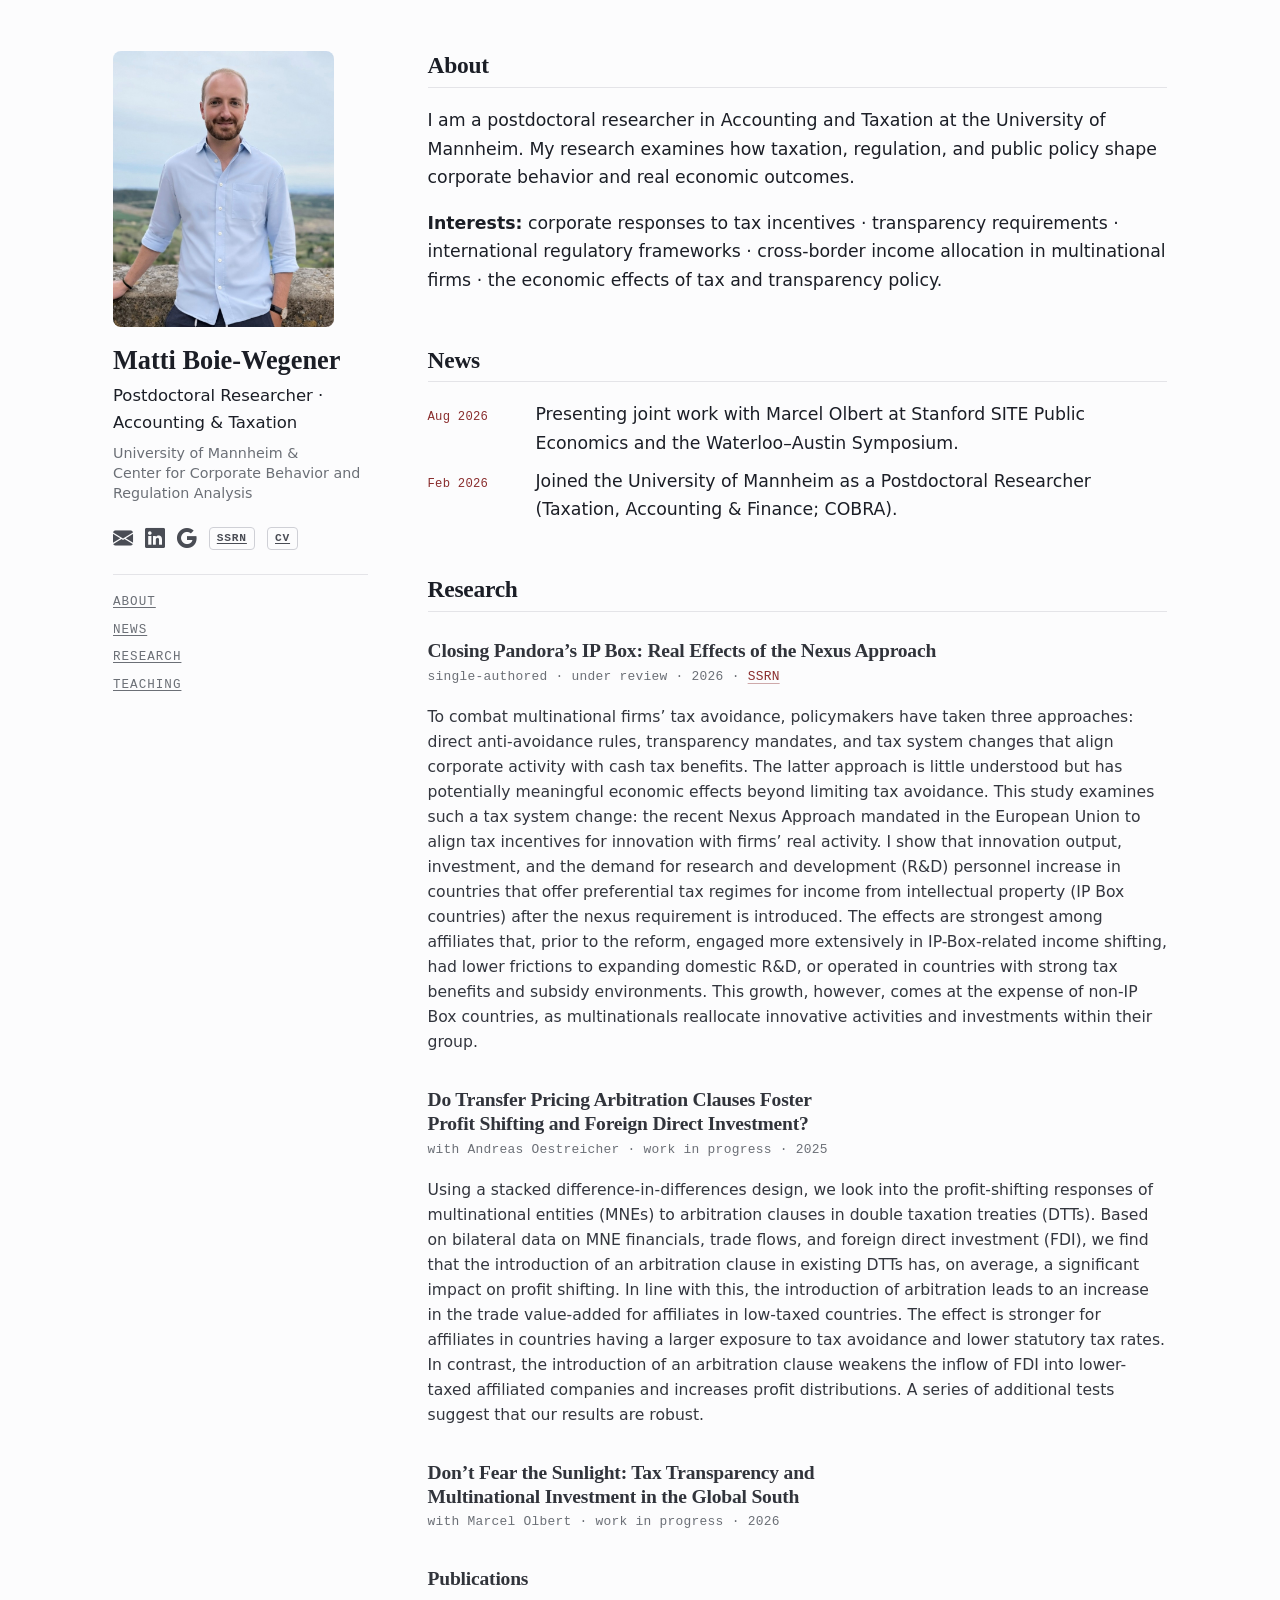
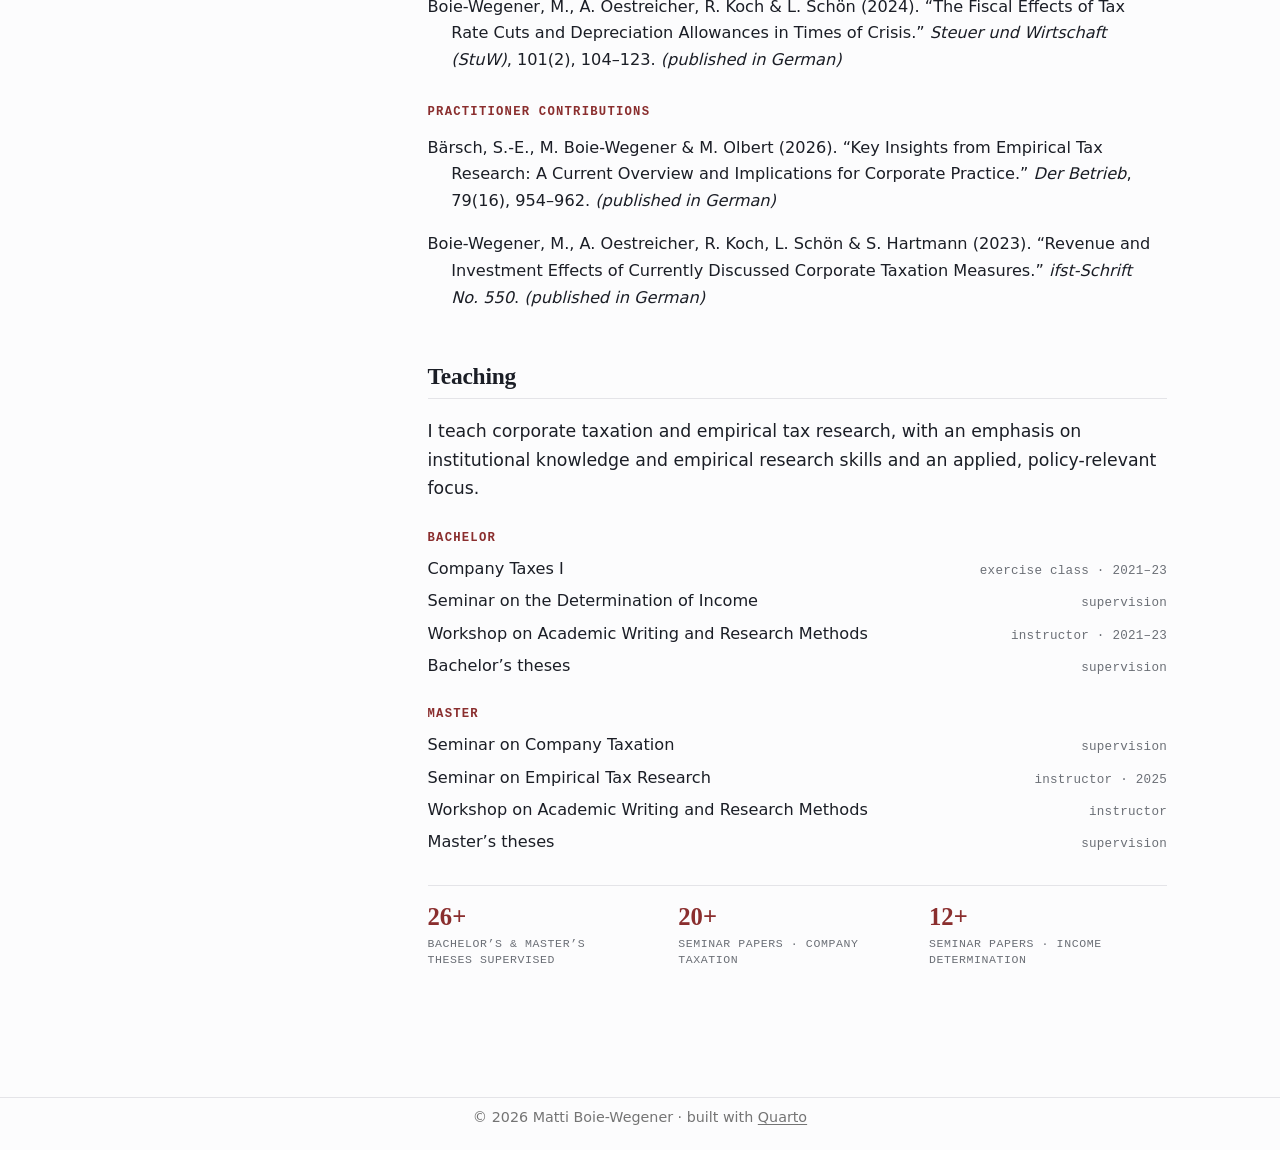
==== commit 012da6e1: "Built site for gh-pages" ====
--- a/index.html
+++ b/index.html
@@ -100,7 +100,7 @@
 University of Mannheim &amp;<br>Center for Corporate Behavior and Regulation Analysis
 </p>
 <nav class="contact">
-<a href="mailto:matti.boie-wegener@uni-mannheim.de" title="Email" aria-label="Email"><i class="bi bi-envelope-fill"></i></a> <a class="txt" href="https://www.dropbox.com/scl/fi/yznnb6jh986cr6l63jut3/main.pdf?rlkey=9tf08818gf5vhbac0e6vuktge&amp;raw=1" title="CV (PDF)" aria-label="CV">CV</a> <a href="https://scholar.google.com/citations?user=aEDAaSIAAAAJ" title="Google Scholar" aria-label="Google Scholar"><i class="bi bi-google"></i></a> <a class="txt" href="https://papers.ssrn.com/sol3/cf_dev/AbsByAuth.cfm?per_id=5653644" title="SSRN author page" aria-label="SSRN">SSRN</a> <a href="https://www.linkedin.com/in/matti-boie-wegener-16b547146/" title="LinkedIn" aria-label="LinkedIn"><i class="bi bi-linkedin"></i></a>
+<a href="mailto:matti.boie-wegener@uni-mannheim.de" title="Email" aria-label="Email"><i class="bi bi-envelope-fill"></i></a> <a href="https://www.linkedin.com/in/matti-boie-wegener-16b547146/" title="LinkedIn" aria-label="LinkedIn"><i class="bi bi-linkedin"></i></a> <a href="https://scholar.google.com/citations?user=aEDAaSIAAAAJ" title="Google Scholar" aria-label="Google Scholar"><i class="bi bi-google"></i></a> <a class="txt" href="https://papers.ssrn.com/sol3/cf_dev/AbsByAuth.cfm?per_id=5653644" title="SSRN author page" aria-label="SSRN">SSRN</a> <a class="txt" href="https://www.dropbox.com/scl/fi/yznnb6jh986cr6l63jut3/main.pdf?rlkey=9tf08818gf5vhbac0e6vuktge&amp;raw=1" title="CV (PDF)" aria-label="CV">CV</a>
 </nav>
 <nav class="section-nav">
 <a href="#about">About</a> <a href="#news">News</a> <a href="#research">Research</a> <a href="#teaching">Teaching</a>
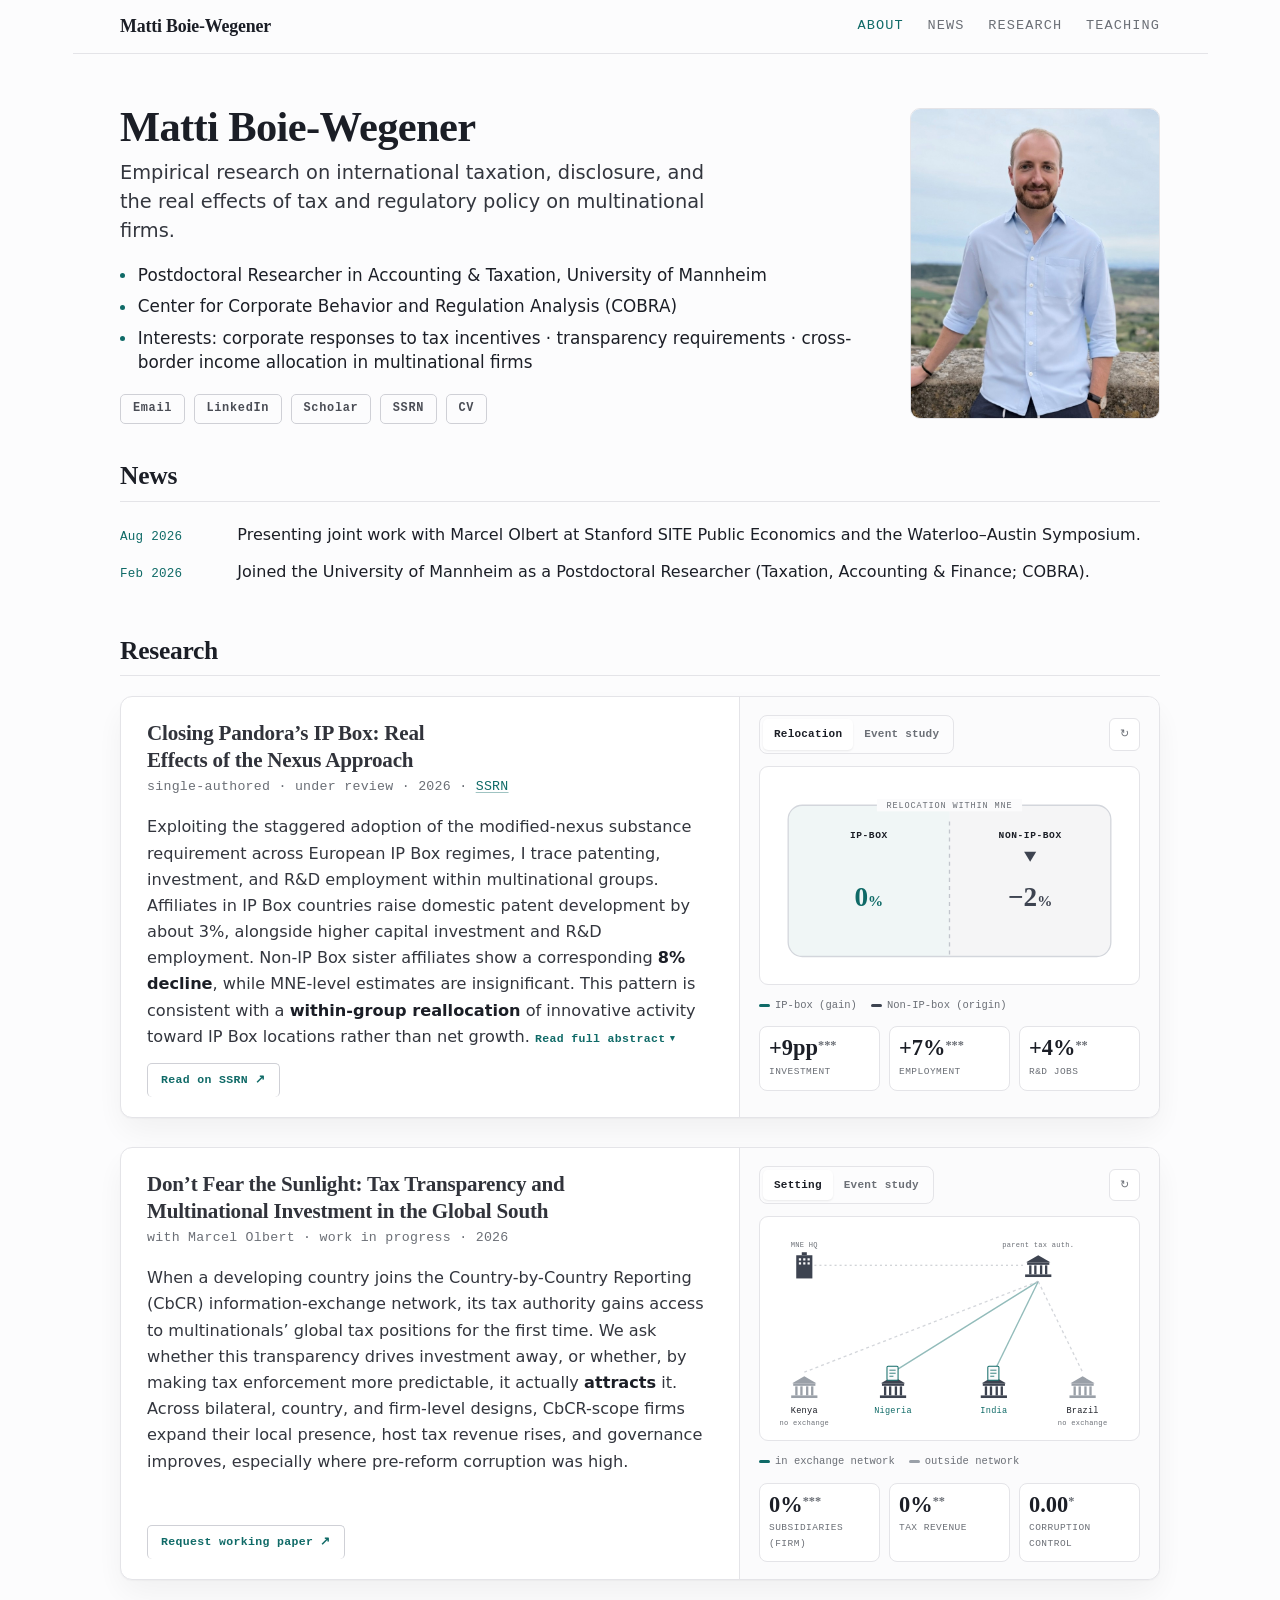
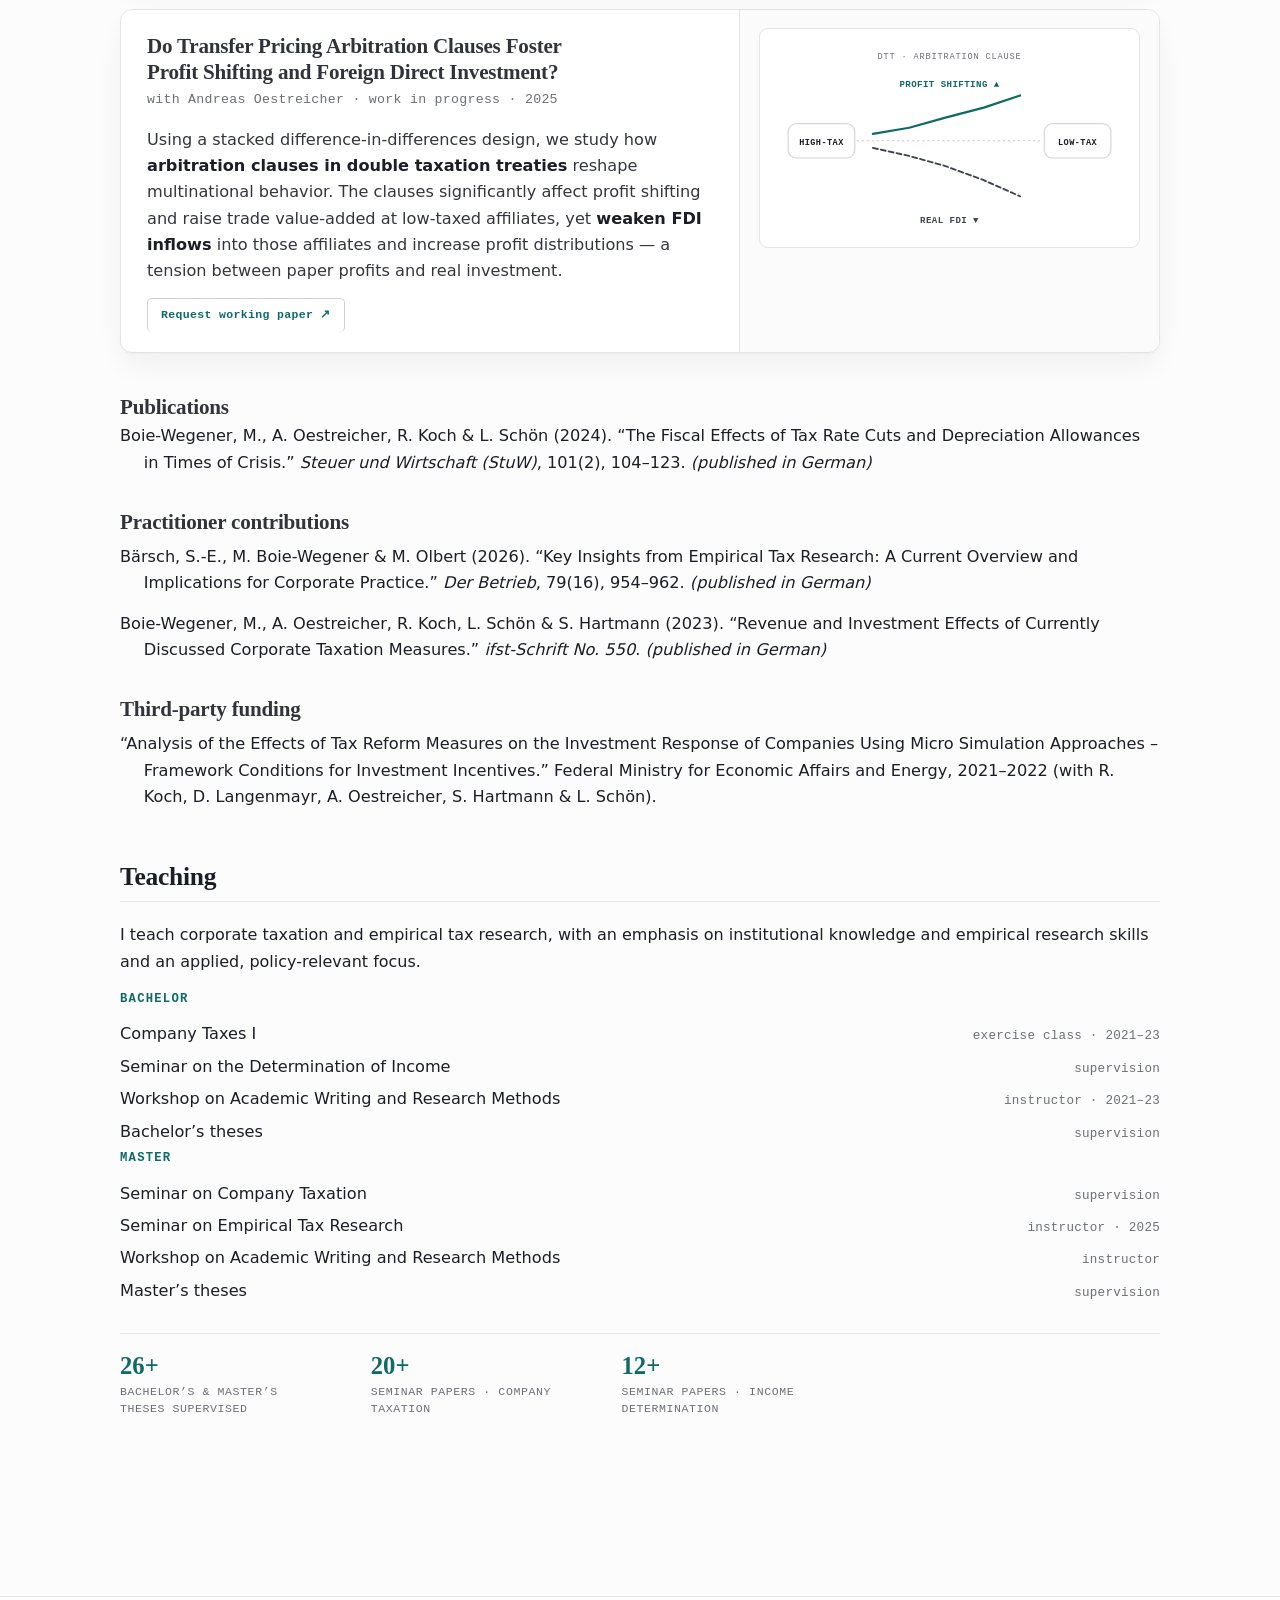
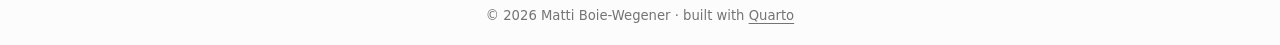
==== commit 69a5b361: "Built site for gh-pages" ====
--- a/index.html
+++ b/index.html
@@ -2,7 +2,7 @@
 <html xmlns="http://www.w3.org/1999/xhtml" lang="en" xml:lang="en"><head>
 
 <meta charset="utf-8">
-<meta name="generator" content="quarto-1.9.38">
+<meta name="generator" content="quarto-1.10.18">
 
 <meta name="viewport" content="width=device-width, initial-scale=1.0, user-scalable=yes">
 
@@ -12,10 +12,13 @@
 /* Default styles provided by pandoc.
 ** See https://pandoc.org/MANUAL.html#variables-for-html for config info.
 */
-code{white-space: pre-wrap;}
 span.smallcaps{font-variant: small-caps;}
-div.columns{display: flex; gap: min(4vw, 1.5em);}
-div.column{flex: auto; overflow-x: auto;}
+div.columns{display: flex; gap: 1.5em;}
+div.column{flex: auto;}
+@media screen {
+div.columns{gap: min(4vw, 1.5em);}
+div.column{overflow-x: auto;}
+}
 div.hanging-indent{margin-left: 1.5em; text-indent: -1.5em;}
 ul.task-list{list-style: none;}
 ul.task-list li input[type="checkbox"] {
@@ -38,10 +41,10 @@
 <script src="site_libs/quarto-html/tippy.umd.min.js"></script>
 <script src="site_libs/quarto-html/anchor.min.js"></script>
 <link href="site_libs/quarto-html/tippy.css" rel="stylesheet">
-<link href="site_libs/quarto-html/quarto-syntax-highlighting-7ddc3e6012a8aaf130881451f3c3a2a3.css" rel="stylesheet" id="quarto-text-highlighting-styles">
+<link href="site_libs/quarto-html/quarto-syntax-highlighting-98c7eacc04dc8a1fe11fe799e0cd156c.css" rel="stylesheet" id="quarto-text-highlighting-styles">
 <script src="site_libs/bootstrap/bootstrap.min.js"></script>
 <link href="site_libs/bootstrap/bootstrap-icons.css" rel="stylesheet">
-<link href="site_libs/bootstrap/bootstrap-93f5da300ce0d4451ced48ce9256c683.min.css" rel="stylesheet" append-hash="true" id="quarto-bootstrap" data-mode="light">
+<link href="site_libs/bootstrap/bootstrap-4a66624dd6434c7c8f85efda8e0fe358.min.css" rel="stylesheet" append-hash="true" id="quarto-bootstrap" data-mode="light">
 <script id="quarto-search-options" type="application/json">{
   "location": "sidebar",
   "copy-button": false,
@@ -69,6 +72,180 @@
     "search-label": "Search"
   }
 }</script>
+<style>
+:root{
+  --accent:#0f6a67; --accent-hover:#0a524f; --accent-soft:rgba(15,106,103,.06); --accent-under:rgba(15,106,103,.4);
+  --bg:#fcfcfd; --card:#ffffff; --body:#1b1e26;
+  --border:#e4e4e8; --muted:#6b6f76; --muted2:#4a4d55; --abstract:#33363e;
+  --fig-ink:#3d4350; --fig-mut:#9aa0a8; --spark:var(--accent); --ip-soft:var(--accent-soft);
+  --serif:"Iowan Old Style","Palatino Linotype",Palatino,"Book Antiqua",Georgia,serif;
+  --sans:system-ui,-apple-system,"Segoe UI",Roboto,Helvetica,Arial,sans-serif;
+  --mono:ui-monospace,"SF Mono",Menlo,Consolas,monospace;
+  --w:64rem;
+}
+
+/* neutralise Quarto chrome, keep footer */
+.navbar, #quarto-header, #title-block-header, .quarto-title-banner { display:none !important; }
+#quarto-content > main.content, main.content, #quarto-document-content {
+  max-width:none; padding-left:0; padding-right:0; padding-top:0; margin:0;
+}
+#quarto-content { padding-top:0; }
+
+body{ background:var(--bg); color:var(--body); font-family:var(--sans);
+  font-size:16px; line-height:1.65; -webkit-font-smoothing:antialiased; }
+
+/* sticky slim top nav */
+.topnav{position:sticky; top:0; z-index:20; background:rgba(252,252,253,.9);
+  backdrop-filter:blur(8px); -webkit-backdrop-filter:blur(8px); border-bottom:1px solid var(--border); margin-bottom:0;}
+.topnav .inner{max-width:var(--w); margin:0 auto; padding:.7rem 24px;
+  display:flex; align-items:center; justify-content:space-between; gap:1rem;}
+.topnav .brand{font-family:var(--serif); font-weight:600; font-size:1.05rem; letter-spacing:-.01em;}
+.topnav nav{display:flex; gap:1.4rem; flex-wrap:wrap;}
+.topnav nav a{font-family:var(--mono); font-size:.8rem; letter-spacing:.08em; text-transform:uppercase;
+  color:var(--muted); text-decoration:none; border-bottom:none;}
+.topnav nav a:hover, .topnav nav a.on{color:var(--accent);}
+
+/* hero / intro */
+.hero{max-width:var(--w); margin:0 auto; padding:2.9rem 24px 2.2rem; display:flex; gap:2.6rem; align-items:center;}
+.hero-text{flex:1; min-width:0;}
+.hero .name{font-family:var(--serif); font-weight:600; font-size:2.5rem; line-height:1.08; letter-spacing:-.015em; margin:0 0 .5rem;}
+.hero .tagline{font-size:1.14rem; line-height:1.5; color:var(--abstract); margin:0 0 1.05rem; max-width:36rem;}
+.hero .bullets{list-style:none; margin:0 0 1.15rem; padding:0; display:flex; flex-direction:column; gap:.42rem;}
+.hero .bullets li{position:relative; padding-left:1.05rem; font-size:.99rem; line-height:1.45;}
+.hero .bullets li::before{content:""; position:absolute; left:0; top:.62em; width:5px; height:5px; border-radius:50%; background:var(--accent);}
+.hero .links{display:flex; flex-wrap:wrap; align-items:center; gap:.5rem;}
+.hero .links a{font-family:var(--mono); font-size:.7rem; font-weight:600; letter-spacing:.06em;
+  color:var(--muted2); text-decoration:none; border-bottom:none;
+  display:inline-flex; align-items:center; height:1.75rem; padding:0 .7rem;
+  border:1px solid #cfd0d6; border-radius:5px;}
+.hero .links a:hover{color:var(--accent); border-color:var(--accent);}
+.hero .photo{flex:0 0 auto; width:250px; height:auto; border-radius:10px; border:1px solid var(--border); display:block;}
+@media (max-width:640px){ .hero{flex-direction:column-reverse; align-items:flex-start; gap:1.4rem;} .hero .photo{width:150px;} .hero .name{font-size:2.1rem;} }
+
+/* content wrapper */
+.site{max-width:var(--w); margin:0 auto; padding:0 24px 4rem;}
+.site section{margin-bottom:3rem;}
+.site h2{font-family:var(--serif); font-weight:600; font-size:1.5rem; letter-spacing:-.01em;
+  padding-bottom:.5rem; margin:0 0 1.2rem; border-bottom:1px solid var(--border); text-wrap:balance;}
+.site h3{font-family:var(--serif); font-weight:600; font-size:1.24rem; letter-spacing:-.01em; margin:0 0 .2rem;}
+.site a{color:var(--accent); text-decoration:underline; text-decoration-color:var(--accent-under); text-underline-offset:3px; text-decoration-thickness:1px; border-bottom:none;}
+.site p{margin:.2rem 0 .8rem;}
+.paper-card a{ text-decoration:none; }
+.paper-card .paper-meta a{ text-decoration:underline; text-decoration-color:var(--accent-under); text-underline-offset:2px; }
+
+.news ul{list-style:none; margin:0; padding:0;}
+.news li{display:grid; grid-template-columns:6rem 1fr; gap:.9rem; margin-bottom:.6rem; align-items:baseline;}
+.news .date{font-family:var(--mono); font-size:.74rem; color:var(--accent); letter-spacing:.02em;}
+
+/* research cards */
+.paper-card{border:1px solid var(--border); border-radius:12px; background:var(--card);
+  display:grid; grid-template-columns:1fr 420px; margin:0 0 1.7rem;
+  box-shadow:0 1px 2px rgba(20,26,40,.04), 0 14px 34px rgba(20,26,40,.055);}
+@media (max-width:720px){ .paper-card{grid-template-columns:1fr;} }
+.pc-left{padding:24px 26px 0; display:flex; flex-direction:column; border-radius:12px 0 0 12px;}
+.pc-link{margin-bottom:20px;}
+.pc-title{font-family:var(--serif); font-weight:600; font-size:1.24rem; line-height:1.2; letter-spacing:-.01em; margin:0 0 .35rem; text-wrap:balance;}
+.paper-meta{font-family:var(--mono); font-size:.78rem; color:var(--muted); letter-spacing:.02em; display:block; margin:0 0 .75rem;}
+.pc-teaser{font-size:.95rem; line-height:1.62; color:var(--abstract); margin:0 0 12px;}
+.pc-teaser b{color:var(--body); font-weight:600;}
+.abstract-toggle{background:none; border:0; padding:0; margin:0; cursor:pointer;
+  font-family:var(--mono); font-size:11.5px; font-weight:600; letter-spacing:.03em; color:var(--accent);
+  display:inline-flex; align-items:center; gap:5px; vertical-align:baseline;}
+.abstract-toggle:hover{text-decoration:underline;}
+.abstract-toggle .chev{font-size:9px; transition:transform .3s ease;}
+.abstract-toggle[aria-expanded="true"] .chev{transform:rotate(180deg);}
+.abstract-full{max-height:0; overflow:hidden; transition:max-height .45s ease;}
+.abstract-full.open{max-height:820px;}
+.abstract-full p{margin:6px 0 12px; padding-top:13px; border-top:1px solid var(--border); font-size:.85rem; line-height:1.58; color:var(--muted);}
+.pc-link{align-self:flex-start; margin-top:auto; text-decoration:none; font-family:var(--mono); font-size:11.5px; font-weight:600; letter-spacing:.03em;
+  color:var(--accent); border:1px solid #cfd0d6; border-radius:5px; padding:7px 13px;}
+.pc-link:hover{border-color:var(--accent);}
+.pc-right{padding:18px 19px 17px; background:#fbfbfc; border-left:1px solid var(--border); display:flex; flex-direction:column; gap:12px; border-radius:0 12px 12px 0;}
+@media (max-width:720px){ .pc-left{border-radius:12px 12px 0 0;} .pc-right{border-left:none; border-top:1px solid var(--border); border-radius:0 0 12px 12px;} }
+.fig-head{display:flex; align-items:center; justify-content:space-between; gap:8px; min-height:26px;}
+.toggle{display:inline-flex; background:var(--bg); border:1px solid var(--border); border-radius:8px; padding:3px;}
+.toggle button{font-family:var(--mono); font-size:11px; font-weight:600; letter-spacing:.02em; border:0; background:transparent; color:var(--muted); padding:6px 11px; border-radius:5px; cursor:pointer;}
+.toggle button.on{background:var(--card); color:var(--body); box-shadow:0 1px 2px rgba(20,20,30,.08);}
+.replay{font-family:var(--mono); font-size:11px; color:var(--muted); border:1px solid var(--border); background:var(--card); border-radius:6px; padding:6px 10px; cursor:pointer;}
+.replay:hover{color:var(--body); border-color:var(--muted);}
+.stage{background:var(--card); border:1px solid var(--border); border-radius:9px; padding:8px;}
+.stage svg{display:block; width:100%; height:auto;}
+.view{display:none;} .view.active{display:block;}
+.legend{display:flex; gap:14px; font-family:var(--mono); font-size:10.5px; color:var(--muted); flex-wrap:wrap;}
+.legend span{display:inline-flex; align-items:center; gap:5px;}
+.sw{width:11px; height:3px; border-radius:2px; display:inline-block;}
+.sw.g{background:var(--spark);} .sw.n{background:var(--fig-ink);} .sw.o{background:var(--fig-mut);}
+.fig-cap{font-family:var(--mono); font-size:10px; line-height:1.45; color:var(--muted);}
+.coefs{display:grid; grid-template-columns:repeat(3,1fr); gap:9px;}
+.coef{background:var(--card); border:1px solid var(--border); border-radius:8px; padding:10px 9px;}
+.coef .v{font-family:var(--serif); font-size:1.32rem; font-weight:600; color:var(--body); font-variant-numeric:tabular-nums; line-height:1;}
+.coef .v sup{font-size:.55em; color:var(--muted);}
+.coef .k{font-family:var(--mono); font-size:9.5px; letter-spacing:.05em; text-transform:uppercase; color:var(--muted); margin-top:4px;}
+
+/* relocation figure */
+.mne-fill-ip{fill:var(--ip-soft);} .mne-fill-non{fill:rgba(61,67,80,.05);}
+.mne-border{fill:none; stroke:#d3d6dc; stroke-width:1.3;}
+.mne-split{stroke:#c2c6cd; stroke-width:1.3; stroke-dasharray:4 4;}
+.mne-tab{font-family:var(--mono); font-size:8.5px; letter-spacing:.1em; fill:var(--muted);}
+.c-name{font-family:var(--mono); font-size:9.5px; letter-spacing:.06em; font-weight:600; fill:var(--body);}
+.rcoef{font-family:var(--serif); font-weight:600; font-size:27px; font-variant-numeric:tabular-nums;}
+.rcoef .pct{font-size:15px;}
+.rcoef.up{fill:var(--spark);} .rcoef.dn{fill:var(--fig-ink);}
+.caret{opacity:1; transition:opacity .4s ease;}
+.caret.up{fill:var(--spark);} .caret.dn{fill:var(--fig-ink);}
+
+/* event study + concept sparklines */
+.es-line{fill:none; stroke-width:2; stroke-linecap:round; stroke-linejoin:round;}
+.es-line.blue{stroke:var(--fig-ink); opacity:.9;}
+.es-grid{stroke:var(--fig-mut); stroke-width:1; stroke-dasharray:1 4; opacity:.5;}
+.es-zero{stroke:var(--fig-mut); stroke-width:1; opacity:.7;}
+.es-reform{stroke:var(--fig-mut); stroke-width:1; stroke-dasharray:2 3; opacity:.7;}
+.es-lab{fill:var(--muted); font-family:var(--mono); font-size:9px;}
+.es-ci-bar{stroke:var(--fig-ink); stroke-width:1.6; opacity:.32;}
+.es-dot{fill:var(--fig-ink); stroke:var(--card); stroke-width:1.4;}
+.es-dot.ref{fill:var(--card); stroke:var(--fig-mut);} .es-dot.end{fill:var(--spark);}
+#es-path, #es-path-sun{fill:none; stroke:var(--fig-ink); stroke-width:2; stroke-linecap:round; stroke-linejoin:round; stroke-dasharray:1; stroke-dashoffset:0;}
+
+.cap-lab{font-family:var(--mono); font-size:8.5px; letter-spacing:.1em; fill:var(--muted);}
+.cn-box{fill:none; stroke:#d3d6dc; stroke-width:1.2;}
+.cn-name{font-family:var(--mono); font-size:8.5px; letter-spacing:.05em; font-weight:600; fill:var(--body);}
+.cn-link{stroke:var(--fig-mut); stroke-width:1; stroke-dasharray:2 3; opacity:.6;}
+.trend-lab{font-family:var(--mono); font-size:9px; letter-spacing:.05em; font-weight:600;}
+.trend-lab.up{fill:var(--spark);} .trend-lab.dn{fill:var(--fig-ink);}
+.spark-solid{fill:none; stroke:var(--spark); stroke-width:2.2; stroke-linecap:round; stroke-linejoin:round; stroke-dasharray:1; stroke-dashoffset:0;}
+.spark-dashed{fill:none; stroke:var(--fig-ink); stroke-width:1.8; stroke-dasharray:5 3; stroke-linecap:round; opacity:1;}
+.gl{color:var(--fig-ink);}
+.gl.off{color:var(--fig-mut);}
+.gl.host{color:var(--fig-ink); transition:color .5s ease;}
+.gl.host.net{color:var(--accent);}
+.ex-arrow{stroke:var(--accent); stroke-width:1.4; opacity:.45;}
+.no-arrow{stroke:#c9ccd2; stroke-width:1.3; stroke-dasharray:3 3; opacity:.8;}
+.host-lab{font-family:var(--mono); font-size:8.5px; letter-spacing:.03em; fill:var(--body);}
+.host-lab.net{fill:var(--accent);}
+.host-x{font-family:var(--mono); font-size:7px; letter-spacing:.04em; fill:var(--muted);}
+.doc-g{opacity:0; transition:transform .85s ease, opacity .3s ease;}
+
+@media (prefers-reduced-motion:reduce){
+  .es-line,.caret,.abstract-full,.abstract-toggle .chev,.spark-solid,.spark-dashed,.doc-g,.gl.host,#es-path,#es-path-sun{transition:none !important;}
+}
+
+/* publications (kept) */
+#publications p { padding-left: 1.4rem; text-indent: -1.4rem; font-size: .95rem; }
+#publications .pub-group { margin: 1.9rem 0 .5rem; }
+
+/* teaching (kept) */
+.teach-level { font-family: var(--mono); font-size: .72rem; font-weight: 600; text-transform: uppercase; letter-spacing: .1em; color: var(--accent); margin: 1.5rem 0 .5rem; }
+.teach { display: grid; row-gap: .45rem; margin: 0; }
+.course { display: grid; grid-template-columns: 1fr auto; column-gap: 1.5rem; align-items: baseline; }
+.course-name { font-size: .95rem; line-height: 1.45; }
+.course-meta { font-family: var(--mono); font-size: .74rem; color: var(--muted); letter-spacing: .02em; white-space: nowrap; }
+.teach-stats { display: flex; flex-wrap: wrap; gap: 1rem 2.75rem; margin-top: 1.75rem; padding-top: 1.15rem; border-top: 1px solid var(--border); }
+.stat .stat-n { display: block; font-family: var(--serif); font-weight: 600; font-size: 1.45rem; line-height: 1; color: var(--accent); }
+.stat .stat-l { display: block; font-family: var(--mono); font-size: .68rem; letter-spacing: .05em; text-transform: uppercase; color: var(--muted); margin-top: .35rem; max-width: 12rem; line-height: 1.4; }
+
+@media (max-width: 480px) { .course { grid-template-columns: 1fr; } .course-meta { white-space: normal; margin-top: .05rem; } }
+
+</style>
 
 
 </head>
@@ -87,121 +264,362 @@
 
 
 
-<div class="home">
-<div class="home-side">
-<img class="pfp" src="profile.jpg" alt="Matti Boie-Wegener">
-<p class="name">
-Matti Boie-Wegener
-</p>
-<p class="role">
-Postdoctoral Researcher · Accounting &amp; Taxation
-</p>
-<p class="affil">
-University of Mannheim &amp;<br>Center for Corporate Behavior and Regulation Analysis
-</p>
-<nav class="contact">
-<a href="mailto:matti.boie-wegener@uni-mannheim.de" title="Email" aria-label="Email"><i class="bi bi-envelope-fill"></i></a> <a href="https://www.linkedin.com/in/matti-boie-wegener-16b547146/" title="LinkedIn" aria-label="LinkedIn"><i class="bi bi-linkedin"></i></a> <a href="https://scholar.google.com/citations?user=aEDAaSIAAAAJ" title="Google Scholar" aria-label="Google Scholar"><i class="bi bi-google"></i></a> <a class="txt" href="https://papers.ssrn.com/sol3/cf_dev/AbsByAuth.cfm?per_id=5653644" title="SSRN author page" aria-label="SSRN">SSRN</a> <a class="txt" href="https://www.dropbox.com/scl/fi/yznnb6jh986cr6l63jut3/main.pdf?rlkey=9tf08818gf5vhbac0e6vuktge&amp;raw=1" title="CV (PDF)" aria-label="CV">CV</a>
-</nav>
-<nav class="section-nav">
-<a href="#about">About</a> <a href="#news">News</a> <a href="#research">Research</a> <a href="#teaching">Teaching</a>
-</nav>
+<header class="topnav">
+  <div class="inner">
+    <span class="brand">Matti Boie-Wegener</span>
+    <nav>
+      <a href="#top">About</a><a href="#news">News</a><a href="#research">Research</a><a href="#teaching">Teaching</a>
+    </nav>
+  </div>
+</header>
+
+<div class="hero" id="top">
+  <div class="hero-text">
+    <div class="name" role="heading" aria-level="1">Matti Boie-Wegener</div>
+    <p class="tagline">Empirical research on international taxation, disclosure, and the real effects of tax and regulatory policy on multinational firms.</p>
+    <ul class="bullets">
+      <li>Postdoctoral Researcher in Accounting &amp; Taxation, University of Mannheim</li>
+      <li>Center for Corporate Behavior and Regulation Analysis (COBRA)</li>
+      <li>Interests: corporate responses to tax incentives · transparency requirements · cross-border income allocation in multinational firms</li>
+    </ul>
+    <nav class="links">
+      <a href="mailto:matti.boie-wegener@uni-mannheim.de" title="Email">Email</a>
+      <a href="https://www.linkedin.com/in/matti-boie-wegener-16b547146/" title="LinkedIn">LinkedIn</a>
+      <a href="https://scholar.google.com/citations?user=aEDAaSIAAAAJ" title="Google Scholar">Scholar</a>
+      <a href="https://papers.ssrn.com/sol3/cf_dev/AbsByAuth.cfm?per_id=5653644" title="SSRN">SSRN</a>
+      <a href="https://www.dropbox.com/scl/fi/yznnb6jh986cr6l63jut3/main.pdf?rlkey=9tf08818gf5vhbac0e6vuktge&amp;raw=1" title="CV (PDF)">CV</a>
+    </nav>
+  </div>
+  <img class="photo" src="profile.jpg" alt="Matti Boie-Wegener">
 </div>
-<div class="home-main">
-<section id="about" class="level2">
-<h2 class="anchored" data-anchor-id="about">About</h2>
-<p>I am a postdoctoral researcher in Accounting and Taxation at the University of Mannheim. My research examines how taxation, regulation, and public policy shape corporate behavior and real economic outcomes.</p>
-<p><strong>Interests:</strong> corporate responses to tax incentives · transparency requirements · international regulatory frameworks · cross-border income allocation in multinational firms · the economic effects of tax and transparency policy.</p>
-</section>
-<section id="news" class="level2">
-<h2 class="anchored" data-anchor-id="news">News</h2>
-<div class="news">
-<ul>
-<li><span class="date">Aug 2026</span> Presenting joint work with Marcel Olbert at Stanford SITE Public Economics and the Waterloo–Austin Symposium.</li>
-<li><span class="date">Feb 2026</span> Joined the University of Mannheim as a Postdoctoral Researcher (Taxation, Accounting &amp; Finance; COBRA).</li>
-</ul>
+
+<div class="site">
+  <section id="news">
+    <h2 class="anchored">News</h2>
+    <div class="news"><ul>
+      <li><span class="date">Aug 2026</span><span>Presenting joint work with Marcel Olbert at Stanford SITE Public Economics and the Waterloo–Austin Symposium.</span></li>
+      <li><span class="date">Feb 2026</span><span>Joined the University of Mannheim as a Postdoctoral Researcher (Taxation, Accounting &amp; Finance; COBRA).</span></li>
+    </ul></div>
+  </section>
+
+  <section id="research">
+    <h2 class="anchored">Research</h2>
+
+    <article class="paper-card">
+      <div class="pc-left">
+        <h3 class="pc-title anchored">Closing Pandora’s IP Box: Real Effects of the Nexus Approach</h3>
+        <span class="paper-meta">single-authored · under review · 2026 · <a href="https://papers.ssrn.com/sol3/papers.cfm?abstract_id=4837668">SSRN</a></span>
+        <p class="pc-teaser">Exploiting the staggered adoption of the modified-nexus substance requirement across European IP Box regimes, I trace patenting, investment, and R&amp;D employment within multinational groups. Affiliates in IP Box countries raise domestic patent development by about 3%, alongside higher capital investment and R&amp;D employment. Non-IP Box sister affiliates show a corresponding <b>8% decline</b>, while MNE-level estimates are insignificant. This pattern is consistent with a <b>within-group reallocation</b> of innovative activity toward IP Box locations rather than net growth. <button class="abstract-toggle" id="abs-toggle" aria-expanded="false" aria-controls="abs-full"><span class="lbl">Read full abstract</span> <span class="chev">▾</span></button></p>
+        <div class="abstract-full" id="abs-full">
+          <p>To combat multinational firms’ tax avoidance, policymakers have taken three approaches: direct anti-avoidance rules, transparency mandates, and tax system changes that align corporate activity with cash tax benefits. The latter approach is little understood but has potentially meaningful economic effects beyond limiting tax avoidance. This study examines such a tax system change: the recent Nexus Approach mandated in the European Union to align tax incentives for innovation with firms’ real activity. I show that innovation output, investment, and the demand for research and development (R&amp;D) personnel increase in countries that offer preferential tax regimes for income from intellectual property (IP Box countries) after the nexus requirement is introduced. The effects are strongest among affiliates that, prior to the reform, engaged more extensively in IP-Box-related income shifting, had lower frictions to expanding domestic R&amp;D, or operated in countries with strong tax benefits and subsidy environments. This growth, however, comes at the expense of non-IP Box countries, as multinationals reallocate innovative activities and investments within their group.</p>
+        </div>
+        <a class="pc-link" href="https://papers.ssrn.com/sol3/papers.cfm?abstract_id=4837668">Read on SSRN ↗</a>
+      </div>
+      <div class="pc-right" id="fig-nexus">
+        <div class="fig-head">
+          <div class="toggle" role="tablist" aria-label="Figure mode">
+            <button id="tab-reloc" class="on" role="tab" aria-selected="true">Relocation</button>
+            <button id="tab-event" role="tab" aria-selected="false">Event study</button>
+          </div>
+          <button class="replay" id="replay">↻</button>
+        </div>
+        <div class="stage">
+          <div class="view active" id="view-reloc">
+            <svg viewbox="0 0 360 200" role="img" aria-label="One multinational group split by a dashed country border: the non-IP-box origin coefficient counts down, then the IP-box coefficient builds up.">
+              <defs><clippath id="mneClip"><rect x="20" y="30" width="320" height="150" rx="14"></rect></clippath></defs>
+              <g clip-path="url(#mneClip)"><rect class="mne-fill-ip" x="20" y="30" width="160" height="150"></rect><rect class="mne-fill-non" x="180" y="30" width="160" height="150"></rect></g>
+              <rect class="mne-border" x="20" y="30" width="320" height="150" rx="14"></rect>
+              <line class="mne-split" x1="180" y1="46" x2="180" y2="180"></line>
+              <rect x="108" y="24" width="144" height="12" fill="#fbfbfc"></rect>
+              <text class="mne-tab" x="180" y="33" text-anchor="middle">RELOCATION WITHIN MNE</text>
+              <text class="c-name" x="100" y="62" text-anchor="middle">IP-BOX</text>
+              <polygon class="caret up" id="caret-left" points="94,86 106,86 100,76"></polygon>
+              <text class="rcoef up" x="100" y="130" text-anchor="middle"><tspan class="rnum" id="num-left">+3</tspan><tspan class="pct">%</tspan></text>
+              <text class="c-name" x="260" y="62" text-anchor="middle">NON-IP-BOX</text>
+              <polygon class="caret dn" id="caret-right" points="254,76 266,76 260,86"></polygon>
+              <text class="rcoef dn" x="260" y="130" text-anchor="middle"><tspan class="rnum" id="num-right">−8</tspan><tspan class="pct">%</tspan></text>
+            </svg>
+          </div>
+          <div class="view" id="view-event">
+            <svg viewbox="0 0 340 210" role="img" aria-label="Event-study for IP-box patent development: interaction coefficients flat before the reform and rising afterwards, with 95 percent confidence intervals.">
+              <line class="es-grid" x1="45" y1="30" x2="320" y2="30"></line><line class="es-grid" x1="45" y1="75" x2="320" y2="75"></line>
+              <line class="es-zero" x1="45" y1="120" x2="320" y2="120"></line><line class="es-grid" x1="45" y1="165" x2="320" y2="165"></line>
+              <text class="es-lab" x="18" y="33">.1</text><text class="es-lab" x="12" y="78">.05</text><text class="es-lab" x="22" y="123">0</text><text class="es-lab" x="6" y="168">-.05</text>
+              <line class="es-reform" x1="182" y1="24" x2="182" y2="186"></line><line class="es-reform" x1="238" y1="24" x2="238" y2="186"></line>
+              <polyline class="es-line blue" id="es-path" pathlength="1" points="45,130.8 100,116.4 155,120 210,98.4 265,74.1 320,68.7"></polyline>
+              <g class="es-anim"><line class="es-ci-bar" x1="45" y1="81.3" x2="45" y2="156"></line><circle class="es-dot" cx="45" cy="130.8" r="3"></circle></g>
+              <g class="es-anim"><line class="es-ci-bar" x1="100" y1="102" x2="100" y2="130.8"></line><circle class="es-dot" cx="100" cy="116.4" r="3"></circle></g>
+              <g class="es-anim"><circle class="es-dot ref" cx="155" cy="120" r="3"></circle></g>
+              <g class="es-anim"><line class="es-ci-bar" x1="210" y1="79.5" x2="210" y2="116.4"></line><circle class="es-dot" cx="210" cy="98.4" r="3"></circle></g>
+              <g class="es-anim"><line class="es-ci-bar" x1="265" y1="39" x2="265" y2="108.3"></line><circle class="es-dot" cx="265" cy="74.1" r="3"></circle></g>
+              <g class="es-anim"><line class="es-ci-bar" x1="320" y1="25.5" x2="320" y2="111.9"></line><circle class="es-dot end" cx="320" cy="68.7" r="3.4"></circle></g>
+              <text class="es-lab" x="45" y="200" text-anchor="middle">t-3</text><text class="es-lab" x="100" y="200" text-anchor="middle">t-2</text><text class="es-lab" x="155" y="200" text-anchor="middle">t-1</text><text class="es-lab" x="210" y="200" text-anchor="middle">Event</text><text class="es-lab" x="265" y="200" text-anchor="middle">t+1</text><text class="es-lab" x="320" y="200" text-anchor="middle">t+2</text>
+            </svg>
+          </div>
+        </div>
+        <div class="legend" id="legend-reloc"><span><i class="sw g"></i> IP-box (gain)</span><span><i class="sw n"></i> Non-IP-box (origin)</span></div>
+        <div class="legend" id="legend-event" style="display:none"><span><i class="sw n"></i> Treatment × time (IP-box patents), 95% CI</span></div>
+        <div class="coefs">
+          <div class="coef"><div class="v"><span class="cnum" data-to="10">+10</span>pp<sup>***</sup></div><div class="k">Investment</div></div>
+          <div class="coef"><div class="v"><span class="cnum" data-to="8">+8</span>%<sup>***</sup></div><div class="k">Employment</div></div>
+          <div class="coef"><div class="v"><span class="cnum" data-to="4">+4</span>%<sup>**</sup></div><div class="k">R&amp;D jobs</div></div>
+        </div>
+      </div>
+    </article>
+
+    <article class="paper-card" id="card-sun">
+      <div class="pc-left">
+        <h3 class="pc-title anchored">Don’t Fear the Sunlight: Tax Transparency and Multinational Investment in the Global South</h3>
+        <span class="paper-meta">with Marcel Olbert · work in progress · 2026</span>
+        <p class="pc-teaser">When a developing country joins the Country-by-Country Reporting (CbCR) information-exchange network, its tax authority gains access to multinationals’ global tax positions for the first time. We ask whether this transparency drives investment away, or whether, by making tax enforcement more predictable, it actually <b>attracts</b> it. Across bilateral, country, and firm-level designs, CbCR-scope firms expand their local presence, host tax revenue rises, and governance improves, especially where pre-reform corruption was high.</p>
+        <a class="pc-link" href="mailto:matti.boie-wegener@uni-mannheim.de?subject=Working%20paper%20request%3A%20Don%27t%20Fear%20the%20Sunlight">Request working paper ↗</a>
+      </div>
+      <div class="pc-right" id="fig-sun">
+        <div class="fig-head">
+          <div class="toggle" role="tablist" aria-label="Figure mode">
+            <button id="tab-sm" class="on" role="tab" aria-selected="true">Setting</button>
+            <button id="tab-se" role="tab" aria-selected="false">Event study</button>
+          </div>
+          <button class="replay" id="replay-sun">↻</button>
+        </div>
+        <div class="stage">
+          <div class="view active" id="view-sm">
+          <svg viewbox="0 0 360 205" role="img" aria-label="A multinational files a CbC report with its parent tax authority, which automatically exchanges it only with host countries inside the information-exchange network; countries outside the network do not receive it, and where it arrives the coefficients build up.">
+            <defs>
+              <g id="tw"><rect x="0" y="3" width="16" height="23" fill="currentColor"></rect><rect x="5.5" y="0" width="5" height="3" fill="currentColor"></rect><rect x="2.6" y="6" width="2.2" height="2.2" fill="#fbfbfc"></rect><rect x="6.9" y="6" width="2.2" height="2.2" fill="#fbfbfc"></rect><rect x="11.2" y="6" width="2.2" height="2.2" fill="#fbfbfc"></rect><rect x="2.6" y="10" width="2.2" height="2.2" fill="#fbfbfc"></rect><rect x="6.9" y="10" width="2.2" height="2.2" fill="#fbfbfc"></rect><rect x="11.2" y="10" width="2.2" height="2.2" fill="#fbfbfc"></rect></g>
+              <g id="tp"><polygon points="0,7 24,7 12,0" fill="currentColor"></polygon><rect x="1" y="7" width="22" height="2.5" fill="currentColor"></rect><rect x="3" y="10" width="2.3" height="9" fill="currentColor"></rect><rect x="8" y="10" width="2.3" height="9" fill="currentColor"></rect><rect x="13.7" y="10" width="2.3" height="9" fill="currentColor"></rect><rect x="18.7" y="10" width="2.3" height="9" fill="currentColor"></rect><rect x="-1" y="19" width="26" height="2.6" fill="currentColor"></rect></g>
+              <g id="dc"><rect x="0" y="0" width="11" height="14" rx="1" fill="#fbfbfc" stroke="var(--accent)" stroke-width="1"></rect><line x1="2.4" y1="4" x2="8.6" y2="4" stroke="var(--accent)" stroke-width=".8"></line><line x1="2.4" y1="7" x2="8.6" y2="7" stroke="var(--accent)" stroke-width=".8"></line><line x1="2.4" y1="10" x2="6.4" y2="10" stroke="var(--accent)" stroke-width=".8"></line></g>
+            </defs>
+            <line class="ex-arrow" x1="268" y1="56" x2="124" y2="146"></line>
+            <line class="ex-arrow" x1="268" y1="56" x2="224" y2="146"></line>
+            <line class="no-arrow" x1="268" y1="56" x2="36" y2="146"></line>
+            <line class="no-arrow" x1="268" y1="56" x2="312" y2="146"></line>
+            <line class="cn-link" x1="46" y1="40" x2="254" y2="40"></line>
+            <use href="#tw" class="gl ink" x="28" y="27"></use>
+            <text class="host-x" x="36" y="22" text-anchor="middle">MNE HQ</text>
+            <use href="#tp" class="gl ink" x="256" y="30"></use>
+            <text class="host-x" x="268" y="22" text-anchor="middle">parent tax auth.</text>
+            <use href="#tp" class="gl off" x="24" y="150"></use>
+            <use href="#tp" class="gl host" id="host-a" x="112" y="150"></use>
+            <use href="#tp" class="gl host" id="host-b" x="212" y="150"></use>
+            <use href="#tp" class="gl off" x="300" y="150"></use>
+            <text class="host-lab" x="36" y="186" text-anchor="middle">Kenya</text>
+            <text class="host-lab net" x="124" y="186" text-anchor="middle">Nigeria</text>
+            <text class="host-lab net" x="224" y="186" text-anchor="middle">India</text>
+            <text class="host-lab" x="312" y="186" text-anchor="middle">Brazil</text>
+            <text class="host-x" x="36" y="198" text-anchor="middle">no exchange</text>
+            <text class="host-x" x="312" y="198" text-anchor="middle">no exchange</text>
+            <g id="doc0" class="doc-g"><use href="#dc"></use></g>
+            <g id="doc1" class="doc-g"><use href="#dc"></use></g>
+            <g id="doc2" class="doc-g"><use href="#dc"></use></g>
+          </svg>
+          </div>
+          <div class="view" id="view-se">
+          <svg viewbox="0 0 360 200" role="img" aria-label="Firm-level OLS event study: effect on the number of subsidiaries, reference period minus one, flat before exchange activation and rising afterwards, with 95 percent confidence intervals.">
+            <text class="cap-lab" x="185" y="14" text-anchor="middle">EFFECT ON # SUBSIDIARIES</text>
+            <line class="es-grid" x1="30" y1="70" x2="345" y2="70"></line>
+            <line class="es-grid" x1="30" y1="100" x2="345" y2="100"></line>
+            <line class="es-zero" x1="30" y1="130" x2="345" y2="130"></line>
+            <text class="es-lab" x="16" y="73">.1</text>
+            <text class="es-lab" x="12" y="103">.05</text>
+            <text class="es-lab" x="20" y="133">0</text>
+            <line class="es-reform" x1="185" y1="40" x2="185" y2="170"></line>
+            <polyline class="es-line blue" id="es-path-sun" pathlength="1" points="30,121.6 58.2,119.8 86.4,124 114.5,135.4 142.7,134.2 170.9,130 199.1,83.2 227.3,95.2 255.5,92.8 283.6,94.6 311.8,86.8 340,85"></polyline>
+            <g class="es-anim"><line class="es-ci-bar" x1="30" y1="96.4" x2="30" y2="148"></line><circle class="es-dot" cx="30" cy="121.6" r="3"></circle></g>
+            <g class="es-anim"><line class="es-ci-bar" x1="58.2" y1="101.2" x2="58.2" y2="137.8"></line><circle class="es-dot" cx="58.2" cy="119.8" r="3"></circle></g>
+            <g class="es-anim"><line class="es-ci-bar" x1="86.4" y1="107.8" x2="86.4" y2="140.2"></line><circle class="es-dot" cx="86.4" cy="124" r="3"></circle></g>
+            <g class="es-anim"><line class="es-ci-bar" x1="114.5" y1="121.6" x2="114.5" y2="148"></line><circle class="es-dot" cx="114.5" cy="135.4" r="3"></circle></g>
+            <g class="es-anim"><line class="es-ci-bar" x1="142.7" y1="124" x2="142.7" y2="145"></line><circle class="es-dot" cx="142.7" cy="134.2" r="3"></circle></g>
+            <g class="es-anim"><circle class="es-dot ref" cx="170.9" cy="130" r="3"></circle></g>
+            <g class="es-anim"><line class="es-ci-bar" x1="199.1" y1="62.2" x2="199.1" y2="104.2"></line><circle class="es-dot" cx="199.1" cy="83.2" r="3"></circle></g>
+            <g class="es-anim"><line class="es-ci-bar" x1="227.3" y1="76" x2="227.3" y2="113.8"></line><circle class="es-dot" cx="227.3" cy="95.2" r="3"></circle></g>
+            <g class="es-anim"><line class="es-ci-bar" x1="255.5" y1="70" x2="255.5" y2="115.6"></line><circle class="es-dot" cx="255.5" cy="92.8" r="3"></circle></g>
+            <g class="es-anim"><line class="es-ci-bar" x1="283.6" y1="70" x2="283.6" y2="119.2"></line><circle class="es-dot" cx="283.6" cy="94.6" r="3"></circle></g>
+            <g class="es-anim"><line class="es-ci-bar" x1="311.8" y1="60.4" x2="311.8" y2="113.2"></line><circle class="es-dot" cx="311.8" cy="86.8" r="3"></circle></g>
+            <g class="es-anim"><line class="es-ci-bar" x1="340" y1="58" x2="340" y2="112"></line><circle class="es-dot end" cx="340" cy="85" r="3.4"></circle></g>
+            <text class="es-lab" x="30" y="192" text-anchor="middle">t-6</text>
+            <text class="es-lab" x="114.5" y="192" text-anchor="middle">t-3</text>
+            <text class="es-lab" x="199.1" y="192" text-anchor="middle">0</text>
+            <text class="es-lab" x="283.6" y="192" text-anchor="middle">t+3</text>
+            <text class="es-lab" x="340" y="192" text-anchor="middle">t+5</text>
+          </svg>
+          </div>
+        </div>
+        <div class="legend" id="leg-sm"><span><i class="sw g"></i> in exchange network</span><span><i class="sw o"></i> outside network</span></div>
+        <div class="legend" id="leg-se" style="display:none"><span><i class="sw n"></i> effect on # subsidiaries, 95% CI (firm-level OLS)</span></div>
+        <div class="coefs">
+          <div class="coef"><div class="v"><span class="scnum" data-to="12" data-dec="0">+12</span>%<sup>***</sup></div><div class="k">Subsidiaries (firm)</div></div>
+          <div class="coef"><div class="v"><span class="scnum" data-to="8" data-dec="0">+8</span>%<sup>**</sup></div><div class="k">Tax revenue</div></div>
+          <div class="coef"><div class="v"><span class="scnum" data-to="0.17" data-dec="2">+0.17</span><sup>*</sup></div><div class="k">Corruption control</div></div>
+        </div>
+      </div>
+    </article>
+
+    <article class="paper-card" id="card-arb">
+      <div class="pc-left">
+        <h3 class="pc-title anchored">Do Transfer Pricing Arbitration Clauses Foster Profit Shifting and Foreign Direct Investment?</h3>
+        <span class="paper-meta">with Andreas Oestreicher · work in progress · 2025</span>
+        <p class="pc-teaser">Using a stacked difference-in-differences design, we study how <b>arbitration clauses in double taxation treaties</b> reshape multinational behavior. The clauses significantly affect profit shifting and raise trade value-added at low-taxed affiliates, yet <b>weaken FDI inflows</b> into those affiliates and increase profit distributions — a tension between paper profits and real investment.</p>
+        <a class="pc-link" href="mailto:matti.boie-wegener@uni-mannheim.de?subject=Working%20paper%20request%3A%20Transfer%20Pricing%20Arbitration">Request working paper ↗</a>
+      </div>
+      <div class="pc-right" id="fig-arb">
+        <div class="stage">
+          <svg viewbox="0 0 360 200" role="img" aria-label="Concept: after a treaty arbitration clause, paper profit shifting rises while real FDI into the low-tax affiliate falls.">
+            <text class="cap-lab" x="180" y="22" text-anchor="middle">DTT · ARBITRATION CLAUSE</text>
+            <rect class="cn-box" x="20" y="86" width="66" height="34" rx="8"></rect><text class="cn-name" x="53" y="107" text-anchor="middle">HIGH-TAX</text>
+            <rect class="cn-box" x="274" y="86" width="66" height="34" rx="8"></rect><text class="cn-name" x="307" y="107" text-anchor="middle">LOW-TAX</text>
+            <line class="cn-link" x1="88" y1="103" x2="272" y2="103"></line>
+            <text class="trend-lab up" x="180" y="50" text-anchor="middle">PROFIT SHIFTING ▲</text>
+            <polyline class="spark-solid up" id="arb-up" pathlength="1" points="104,96 140,90 176,80 214,70 250,58"></polyline>
+            <text class="trend-lab dn" x="180" y="184" text-anchor="middle">REAL FDI ▼</text>
+            <polyline class="spark-dashed dn" id="arb-dn" points="104,110 140,118 176,128 214,142 250,158"></polyline>
+          </svg>
+        </div>
+      </div>
+    </article>
+
+    <div id="publications" style="margin-top:2.4rem;">
+      <h3 class="anchored">Publications</h3>
+      <p>Boie-Wegener, M., A. Oestreicher, R. Koch &amp; L. Schön (2024). “The Fiscal Effects of Tax Rate Cuts and Depreciation Allowances in Times of Crisis.” <em>Steuer und Wirtschaft (StuW)</em>, 101(2), 104–123. <em>(published in German)</em></p>
+      <h3 class="pub-group anchored">Practitioner contributions</h3>
+      <p>Bärsch, S.-E., M. Boie-Wegener &amp; M. Olbert (2026). “Key Insights from Empirical Tax Research: A Current Overview and Implications for Corporate Practice.” <em>Der Betrieb</em>, 79(16), 954–962. <em>(published in German)</em></p>
+      <p>Boie-Wegener, M., A. Oestreicher, R. Koch, L. Schön &amp; S. Hartmann (2023). “Revenue and Investment Effects of Currently Discussed Corporate Taxation Measures.” <em>ifst-Schrift No. 550</em>. <em>(published in German)</em></p>
+      <h3 class="pub-group anchored">Third-party funding</h3>
+      <p>“Analysis of the Effects of Tax Reform Measures on the Investment Response of Companies Using Micro Simulation Approaches – Framework Conditions for Investment Incentives.” Federal Ministry for Economic Affairs and Energy, 2021–2022 (with R. Koch, D. Langenmayr, A. Oestreicher, S. Hartmann &amp; L. Schön).</p>
+    </div>
+  </section>
+
+  <section id="teaching">
+    <h2 class="anchored">Teaching</h2>
+    <p>I teach corporate taxation and empirical tax research, with an emphasis on institutional knowledge and empirical research skills and an applied, policy-relevant focus.</p>
+    <p class="teach-level">Bachelor</p>
+    <div class="teach">
+      <div class="course"><span class="course-name">Company Taxes I</span><span class="course-meta">exercise class · 2021–23</span></div>
+      <div class="course"><span class="course-name">Seminar on the Determination of Income</span><span class="course-meta">supervision</span></div>
+      <div class="course"><span class="course-name">Workshop on Academic Writing and Research Methods</span><span class="course-meta">instructor · 2021–23</span></div>
+      <div class="course"><span class="course-name">Bachelor’s theses</span><span class="course-meta">supervision</span></div>
+    </div>
+    <p class="teach-level">Master</p>
+    <div class="teach">
+      <div class="course"><span class="course-name">Seminar on Company Taxation</span><span class="course-meta">supervision</span></div>
+      <div class="course"><span class="course-name">Seminar on Empirical Tax Research</span><span class="course-meta">instructor · 2025</span></div>
+      <div class="course"><span class="course-name">Workshop on Academic Writing and Research Methods</span><span class="course-meta">instructor</span></div>
+      <div class="course"><span class="course-name">Master’s theses</span><span class="course-meta">supervision</span></div>
+    </div>
+    <div class="teach-stats">
+      <div class="stat"><span class="stat-n">26+</span><span class="stat-l">bachelor’s &amp; master’s theses supervised</span></div>
+      <div class="stat"><span class="stat-n">20+</span><span class="stat-l">seminar papers · company taxation</span></div>
+      <div class="stat"><span class="stat-n">12+</span><span class="stat-l">seminar papers · income determination</span></div>
+    </div>
+  </section>
 </div>
-</section>
-<section id="research" class="level2">
-<h2 class="anchored" data-anchor-id="research">Research</h2>
-<section id="closing-pandoras-ip-box-real-effects-of-the-nexus-approach" class="level3">
-<h3 class="anchored" data-anchor-id="closing-pandoras-ip-box-real-effects-of-the-nexus-approach">Closing Pandora’s IP Box: Real Effects of the Nexus Approach</h3>
-<p><span class="paper-meta">single-authored · under review · 2026 · <a href="https://papers.ssrn.com/sol3/papers.cfm?abstract_id=4837668">SSRN</a></span></p>
-<div class="paper-abstract">
-To combat multinational firms’ tax avoidance, policymakers have taken three approaches: direct anti-avoidance rules, transparency mandates, and tax system changes that align corporate activity with cash tax benefits. The latter approach is little understood but has potentially meaningful economic effects beyond limiting tax avoidance. This study examines such a tax system change: the recent Nexus Approach mandated in the European Union to align tax incentives for innovation with firms’ real activity. I show that innovation output, investment, and the demand for research and development (R&amp;D) personnel increase in countries that offer preferential tax regimes for income from intellectual property (IP Box countries) after the nexus requirement is introduced. The effects are strongest among affiliates that, prior to the reform, engaged more extensively in IP-Box-related income shifting, had lower frictions to expanding domestic R&amp;D, or operated in countries with strong tax benefits and subsidy environments. This growth, however, comes at the expense of non-IP Box countries, as multinationals reallocate innovative activities and investments within their group.
-</div>
-</section>
-<section id="do-transfer-pricing-arbitration-clauses-foster-profit-shifting-and-foreign-direct-investment" class="level3">
-<h3 class="anchored" data-anchor-id="do-transfer-pricing-arbitration-clauses-foster-profit-shifting-and-foreign-direct-investment">Do Transfer Pricing Arbitration Clauses Foster Profit Shifting and Foreign Direct Investment?</h3>
-<p><span class="paper-meta">with Andreas Oestreicher · work in progress · 2025</span></p>
-<div class="paper-abstract">
-Using a stacked difference-in-differences design, we look into the profit-shifting responses of multinational entities (MNEs) to arbitration clauses in double taxation treaties (DTTs). Based on bilateral data on MNE financials, trade flows, and foreign direct investment (FDI), we find that the introduction of an arbitration clause in existing DTTs has, on average, a significant impact on profit shifting. In line with this, the introduction of arbitration leads to an increase in the trade value-added for affiliates in low-taxed countries. The effect is stronger for affiliates in countries having a larger exposure to tax avoidance and lower statutory tax rates. In contrast, the introduction of an arbitration clause weakens the inflow of FDI into lower-taxed affiliated companies and increases profit distributions. A series of additional tests suggest that our results are robust.
-</div>
-</section>
-<section id="dont-fear-the-sunlight-tax-transparency-and-multinational-investment-in-the-global-south" class="level3">
-<h3 class="anchored" data-anchor-id="dont-fear-the-sunlight-tax-transparency-and-multinational-investment-in-the-global-south">Don’t Fear the Sunlight: Tax Transparency and Multinational Investment in the Global South</h3>
-<p><span class="paper-meta">with Marcel Olbert · work in progress · 2026</span></p>
-</section>
-<section id="publications" class="level3">
-<h3 class="anchored" data-anchor-id="publications">Publications</h3>
-<p>Boie-Wegener, M., A. Oestreicher, R. Koch &amp; L. Schön (2024). “The Fiscal Effects of Tax Rate Cuts and Depreciation Allowances in Times of Crisis.” <em>Steuer und Wirtschaft (StuW)</em>, 101(2), 104–123. <em>(published in German)</em></p>
-<p class="pub-group">
-Practitioner contributions
-</p>
-<p>Bärsch, S.-E., M. Boie-Wegener &amp; M. Olbert (2026). “Key Insights from Empirical Tax Research: A Current Overview and Implications for Corporate Practice.” <em>Der Betrieb</em>, 79(16), 954–962. <em>(published in German)</em></p>
-<p>Boie-Wegener, M., A. Oestreicher, R. Koch, L. Schön &amp; S. Hartmann (2023). “Revenue and Investment Effects of Currently Discussed Corporate Taxation Measures.” <em>ifst-Schrift No.&nbsp;550</em>. <em>(published in German)</em></p>
-</section>
-</section>
-<section id="teaching" class="level2">
-<h2 class="anchored" data-anchor-id="teaching">Teaching</h2>
-<p>I teach corporate taxation and empirical tax research, with an emphasis on institutional knowledge and empirical research skills and an applied, policy-relevant focus.</p>
-<p class="teach-level">
-Bachelor
-</p>
-<div class="teach">
-<div class="course">
-<span class="course-name">Company Taxes I</span><span class="course-meta">exercise class · 2021–23</span>
-</div>
-<div class="course">
-<span class="course-name">Seminar on the Determination of Income</span><span class="course-meta">supervision</span>
-</div>
-<div class="course">
-<span class="course-name">Workshop on Academic Writing and Research Methods</span><span class="course-meta">instructor · 2021–23</span>
-</div>
-<div class="course">
-<span class="course-name">Bachelor’s theses</span><span class="course-meta">supervision</span>
-</div>
-</div>
-<p class="teach-level">
-Master
-</p>
-<div class="teach">
-<div class="course">
-<span class="course-name">Seminar on Company Taxation</span><span class="course-meta">supervision</span>
-</div>
-<div class="course">
-<span class="course-name">Seminar on Empirical Tax Research</span><span class="course-meta">instructor · 2025</span>
-</div>
-<div class="course">
-<span class="course-name">Workshop on Academic Writing and Research Methods</span><span class="course-meta">instructor</span>
-</div>
-<div class="course">
-<span class="course-name">Master’s theses</span><span class="course-meta">supervision</span>
-</div>
-</div>
-<div class="teach-stats">
-<div class="stat">
-<span class="stat-n">26+</span><span class="stat-l">bachelor’s &amp; master’s theses supervised</span>
-</div>
-<div class="stat">
-<span class="stat-n">20+</span><span class="stat-l">seminar papers · company taxation</span>
-</div>
-<div class="stat">
-<span class="stat-n">12+</span><span class="stat-l">seminar papers · income determination</span>
-</div>
-</div>
-</section>
-</div>
-</div>
+
+<script>
+  (function(){
+    var reduce = window.matchMedia('(prefers-reduced-motion: reduce)').matches;
+
+    /* nav scroll-spy: highlight the section currently in view */
+    (function(){
+      var navA = {};
+      document.querySelectorAll('.topnav nav a').forEach(function(a){ navA[a.getAttribute('href')] = a; });
+      var secs = ['top','news','research','teaching'].map(function(id){ return document.getElementById(id); }).filter(Boolean);
+      if(!secs.length) return;
+      var spy = new IntersectionObserver(function(entries){
+        entries.forEach(function(e){
+          if(!e.isIntersecting) return;
+          var a = navA['#'+e.target.id]; if(!a) return;
+          Object.keys(navA).forEach(function(k){ navA[k].classList.toggle('on', navA[k]===a); });
+        });
+      }, { rootMargin: '-12% 0px -80% 0px', threshold: 0 });
+      secs.forEach(function(s){ spy.observe(s); });
+    })();
+    function fmtN(v, dec){ dec=dec||0; var s=v>0?'+':(v<0?'−':''); var a=Math.abs(v); return s+(dec? a.toFixed(dec) : Math.round(a)); }
+    function fmt(v){ return fmtN(v,0); }
+    function draw(el, dur, delay){ if(!el) return; if(reduce){ el.style.strokeDashoffset='0'; return; }
+      el.style.transition='none'; el.style.strokeDashoffset='1'; void el.getBoundingClientRect();
+      el.style.transition='stroke-dashoffset '+dur+'ms ease '+(delay||0)+'ms'; el.style.strokeDashoffset='0'; }
+    function fade(el, dur, delay){ if(!el) return; if(reduce){ el.style.opacity='1'; return; }
+      el.style.transition='none'; el.style.opacity='0'; void el.getBoundingClientRect();
+      el.style.transition='opacity '+dur+'ms ease '+(delay||0)+'ms'; el.style.opacity='1'; }
+    function countTo(el, target, dur, cb, dec){ dec=dec||0; var start=null;
+      function step(ts){ if(start===null) start=ts; var p=Math.min((ts-start)/dur,1); var e=1-Math.pow(1-p,3);
+        el.textContent=fmtN(target*e,dec); if(p<1){ requestAnimationFrame(step); } else { el.textContent=fmtN(target,dec); if(cb) cb(); } }
+      requestAnimationFrame(step); }
+    function onView(el, cb){ if(!el) return; if('IntersectionObserver' in window){
+        var io=new IntersectionObserver(function(es){ es.forEach(function(e){ if(e.isIntersecting) cb(); }); }, {threshold:0.35}); io.observe(el);
+      } else { cb(); } }
+
+    /* ---- Card 1: Nexus ---- */
+    var tabReloc=document.getElementById('tab-reloc'), tabEvent=document.getElementById('tab-event');
+    var viewReloc=document.getElementById('view-reloc'), viewEvent=document.getElementById('view-event');
+    var esAnim=viewEvent.querySelectorAll('.es-anim'), esPath=document.getElementById('es-path');
+    var numLeft=document.getElementById('num-left'), numRight=document.getElementById('num-right');
+    var caretLeft=document.getElementById('caret-left'), caretRight=document.getElementById('caret-right');
+    var coefNums=document.querySelectorAll('#fig-nexus .cnum');
+    var legendReloc=document.getElementById('legend-reloc'), legendEvent=document.getElementById('legend-event');
+    function playCoefs(){ coefNums.forEach(function(el){ var to=parseFloat(el.getAttribute('data-to'));
+      if(reduce){ el.textContent=fmt(to); return; } el.textContent='0'; countTo(el,to,700); }); }
+    function playReloc(){ if(reduce){ numLeft.textContent=fmt(3); numRight.textContent=fmt(-8); caretLeft.style.opacity=1; caretRight.style.opacity=1; playCoefs(); return; }
+      numLeft.textContent='0'; numRight.textContent='0'; caretLeft.style.opacity=0; caretRight.style.opacity=0;
+      coefNums.forEach(function(el){ el.textContent='0'; }); void viewReloc.getBoundingClientRect();
+      caretRight.style.opacity=1; countTo(numRight,-8,750,function(){ setTimeout(function(){ caretLeft.style.opacity=1; countTo(numLeft,3,750,function(){ playCoefs(); }); },250); }); }
+    function playEvent(){ coefNums.forEach(function(el){ el.textContent=fmt(parseFloat(el.getAttribute('data-to'))); }); if(reduce) return;
+      draw(esPath,1000,0); esAnim.forEach(function(g,i){ fade(g,350,i*90); }); }
+    function playNexus(){ if(viewReloc.classList.contains('active')) playReloc(); else playEvent(); }
+    function show(m){ var r=m==='reloc'; tabReloc.classList.toggle('on',r); tabEvent.classList.toggle('on',!r);
+      tabReloc.setAttribute('aria-selected',r); tabEvent.setAttribute('aria-selected',!r);
+      viewReloc.classList.toggle('active',r); viewEvent.classList.toggle('active',!r);
+      legendReloc.style.display=r?'flex':'none'; legendEvent.style.display=r?'none':'flex'; playNexus(); }
+    tabReloc.addEventListener('click',function(){ show('reloc'); }); tabEvent.addEventListener('click',function(){ show('event'); });
+    document.getElementById('replay').addEventListener('click', playNexus);
+    var absToggle=document.getElementById('abs-toggle'), absFull=document.getElementById('abs-full');
+    absToggle.addEventListener('click',function(){ var o=absFull.classList.toggle('open'); absToggle.setAttribute('aria-expanded',o);
+      absToggle.querySelector('.lbl').textContent=o?'Hide full abstract':'Read full abstract'; });
+    onView(document.getElementById('fig-nexus'), playNexus);
+
+    /* ---- Card 2: Arbitration ---- */
+    onView(document.getElementById('fig-arb'), function(){ draw(document.getElementById('arb-up'),900,0); fade(document.getElementById('arb-dn'),700,350); });
+
+    /* ---- Card 3: Sunlight (setting + firm-level OLS event study) ---- */
+    var tabSM=document.getElementById('tab-sm'), tabSE=document.getElementById('tab-se');
+    var viewSM=document.getElementById('view-sm'), viewSE=document.getElementById('view-se');
+    var legSM=document.getElementById('leg-sm'), legSE=document.getElementById('leg-se');
+    var d0=document.getElementById('doc0'), d1=document.getElementById('doc1'), d2=document.getElementById('doc2');
+    var hostA=document.getElementById('host-a'), hostB=document.getElementById('host-b');
+    var sCoef=document.querySelectorAll('#fig-sun .scnum');
+    var esPathSun=document.getElementById('es-path-sun');
+    var esAnimSun=document.querySelectorAll('#view-se .es-anim');
+    function setT(el,x,y){ el.style.transform='translate('+x+'px,'+y+'px)'; }
+    function sunCoefsFinal(){ sCoef.forEach(function(el){ el.textContent=fmtN(parseFloat(el.getAttribute('data-to')), parseInt(el.getAttribute('data-dec'),10)||0); }); }
+    function playSunCoefs(){ sCoef.forEach(function(el){ var to=parseFloat(el.getAttribute('data-to')), dec=parseInt(el.getAttribute('data-dec'),10)||0;
+      if(reduce){ el.textContent=fmtN(to,dec); return; } el.textContent=fmtN(0,dec); countTo(el,to,750,null,dec); }); }
+    function playSunMech(){
+      if(reduce){ hostA.classList.add('net'); hostB.classList.add('net'); d0.style.opacity=0;
+        setT(d1,118,140); setT(d2,218,140); d1.style.opacity=1; d2.style.opacity=1; playSunCoefs(); return; }
+      hostA.classList.remove('net'); hostB.classList.remove('net');
+      [d0,d1,d2].forEach(function(d){ d.style.transition='none'; d.style.opacity='0'; });
+      setT(d0,40,33); setT(d1,258,48); setT(d2,258,48);
+      sCoef.forEach(function(el){ var dec=parseInt(el.getAttribute('data-dec'),10)||0; el.textContent=fmtN(0,dec); });
+      void viewSM.getBoundingClientRect();
+      d0.style.transition='transform .8s ease, opacity .3s ease'; d0.style.opacity='1'; setT(d0,250,33);
+      setTimeout(function(){ d0.style.opacity='0';
+        d1.style.transition='transform .9s ease, opacity .3s ease'; d1.style.opacity='1'; setT(d1,118,140);
+        d2.style.transition='transform .9s ease, opacity .3s ease'; d2.style.opacity='1'; setT(d2,218,140); }, 900);
+      setTimeout(function(){ hostA.classList.add('net'); hostB.classList.add('net');
+        d1.style.opacity='0'; d2.style.opacity='0'; playSunCoefs(); }, 1850);
+    }
+    function playSunEs(){ sunCoefsFinal(); if(reduce) return; draw(esPathSun,1000,0); esAnimSun.forEach(function(g,i){ fade(g,350,i*60); }); }
+    function playSunActive(){ if(viewSM.classList.contains('active')){ playSunMech(); } else { playSunEs(); } }
+    function showSun(mode){ var m=mode==='mech'; tabSM.classList.toggle('on',m); tabSE.classList.toggle('on',!m);
+      tabSM.setAttribute('aria-selected',m); tabSE.setAttribute('aria-selected',!m);
+      viewSM.classList.toggle('active',m); viewSE.classList.toggle('active',!m);
+      legSM.style.display=m?'flex':'none'; legSE.style.display=m?'none':'flex'; playSunActive(); }
+    tabSM.addEventListener('click', function(){ showSun('mech'); });
+    tabSE.addEventListener('click', function(){ showSun('es'); });
+    document.getElementById('replay-sun').addEventListener('click', playSunActive);
+    onView(document.getElementById('fig-sun'), playSunActive);
+  })();
+</script>
 
 
 
--- a/site_libs/quarto-html/quarto-syntax-highlighting-98c7eacc04dc8a1fe11fe799e0cd156c.css
+++ b/site_libs/quarto-html/quarto-syntax-highlighting-98c7eacc04dc8a1fe11fe799e0cd156c.css
@@ -0,0 +1,236 @@
+/* quarto syntax highlight colors */
+:root {
+  --quarto-hl-ot-color: #003B4F;
+  --quarto-hl-at-color: #657422;
+  --quarto-hl-ss-color: #20794D;
+  --quarto-hl-an-color: #5E5E5E;
+  --quarto-hl-fu-color: #4758AB;
+  --quarto-hl-st-color: #20794D;
+  --quarto-hl-cf-color: #003B4F;
+  --quarto-hl-op-color: #5E5E5E;
+  --quarto-hl-er-color: #AD0000;
+  --quarto-hl-bn-color: #AD0000;
+  --quarto-hl-al-color: #AD0000;
+  --quarto-hl-va-color: #111111;
+  --quarto-hl-bu-color: inherit;
+  --quarto-hl-ex-color: inherit;
+  --quarto-hl-pp-color: #AD0000;
+  --quarto-hl-in-color: #5E5E5E;
+  --quarto-hl-vs-color: #20794D;
+  --quarto-hl-wa-color: #5E5E5E;
+  --quarto-hl-do-color: #5E5E5E;
+  --quarto-hl-im-color: #00769E;
+  --quarto-hl-ch-color: #20794D;
+  --quarto-hl-dt-color: #AD0000;
+  --quarto-hl-fl-color: #AD0000;
+  --quarto-hl-co-color: #5E5E5E;
+  --quarto-hl-cv-color: #5E5E5E;
+  --quarto-hl-cn-color: #8f5902;
+  --quarto-hl-sc-color: #5E5E5E;
+  --quarto-hl-dv-color: #AD0000;
+  --quarto-hl-kw-color: #003B4F;
+}
+
+/* other quarto variables */
+:root {
+  --quarto-font-monospace: ui-monospace, "SF Mono", Menlo, Consolas, monospace;
+}
+
+/* syntax highlight based on Pandoc's rules */
+pre > code.sourceCode > span {
+  color: #003B4F;
+}
+
+code.sourceCode > span {
+  color: #003B4F;
+}
+
+div.sourceCode,
+div.sourceCode pre.sourceCode {
+  color: #003B4F;
+}
+
+/* Normal */
+code span {
+  color: #003B4F;
+}
+
+/* Alert */
+code span.al {
+  color: #AD0000;
+  font-style: inherit;
+}
+
+/* Annotation */
+code span.an {
+  color: #5E5E5E;
+  font-style: inherit;
+}
+
+/* Attribute */
+code span.at {
+  color: #657422;
+  font-style: inherit;
+}
+
+/* BaseN */
+code span.bn {
+  color: #AD0000;
+  font-style: inherit;
+}
+
+/* BuiltIn */
+code span.bu {
+  font-style: inherit;
+}
+
+/* ControlFlow */
+code span.cf {
+  color: #003B4F;
+  font-weight: bold;
+  font-style: inherit;
+}
+
+/* Char */
+code span.ch {
+  color: #20794D;
+  font-style: inherit;
+}
+
+/* Constant */
+code span.cn {
+  color: #8f5902;
+  font-style: inherit;
+}
+
+/* Comment */
+code span.co {
+  color: #5E5E5E;
+  font-style: inherit;
+}
+
+/* CommentVar */
+code span.cv {
+  color: #5E5E5E;
+  font-style: italic;
+}
+
+/* Documentation */
+code span.do {
+  color: #5E5E5E;
+  font-style: italic;
+}
+
+/* DataType */
+code span.dt {
+  color: #AD0000;
+  font-style: inherit;
+}
+
+/* DecVal */
+code span.dv {
+  color: #AD0000;
+  font-style: inherit;
+}
+
+/* Error */
+code span.er {
+  color: #AD0000;
+  font-style: inherit;
+}
+
+/* Extension */
+code span.ex {
+  font-style: inherit;
+}
+
+/* Float */
+code span.fl {
+  color: #AD0000;
+  font-style: inherit;
+}
+
+/* Function */
+code span.fu {
+  color: #4758AB;
+  font-style: inherit;
+}
+
+/* Import */
+code span.im {
+  color: #00769E;
+  font-style: inherit;
+}
+
+/* Information */
+code span.in {
+  color: #5E5E5E;
+  font-style: inherit;
+}
+
+/* Keyword */
+code span.kw {
+  color: #003B4F;
+  font-weight: bold;
+  font-style: inherit;
+}
+
+/* Operator */
+code span.op {
+  color: #5E5E5E;
+  font-style: inherit;
+}
+
+/* Other */
+code span.ot {
+  color: #003B4F;
+  font-style: inherit;
+}
+
+/* Preprocessor */
+code span.pp {
+  color: #AD0000;
+  font-style: inherit;
+}
+
+/* SpecialChar */
+code span.sc {
+  color: #5E5E5E;
+  font-style: inherit;
+}
+
+/* SpecialString */
+code span.ss {
+  color: #20794D;
+  font-style: inherit;
+}
+
+/* String */
+code span.st {
+  color: #20794D;
+  font-style: inherit;
+}
+
+/* Variable */
+code span.va {
+  color: #111111;
+  font-style: inherit;
+}
+
+/* VerbatimString */
+code span.vs {
+  color: #20794D;
+  font-style: inherit;
+}
+
+/* Warning */
+code span.wa {
+  color: #5E5E5E;
+  font-style: italic;
+}
+
+.prevent-inlining {
+  content: "</";
+}
+
+/*# sourceMappingURL=84abc8fe36ff8f23e01830def10ee1fb.css.map */
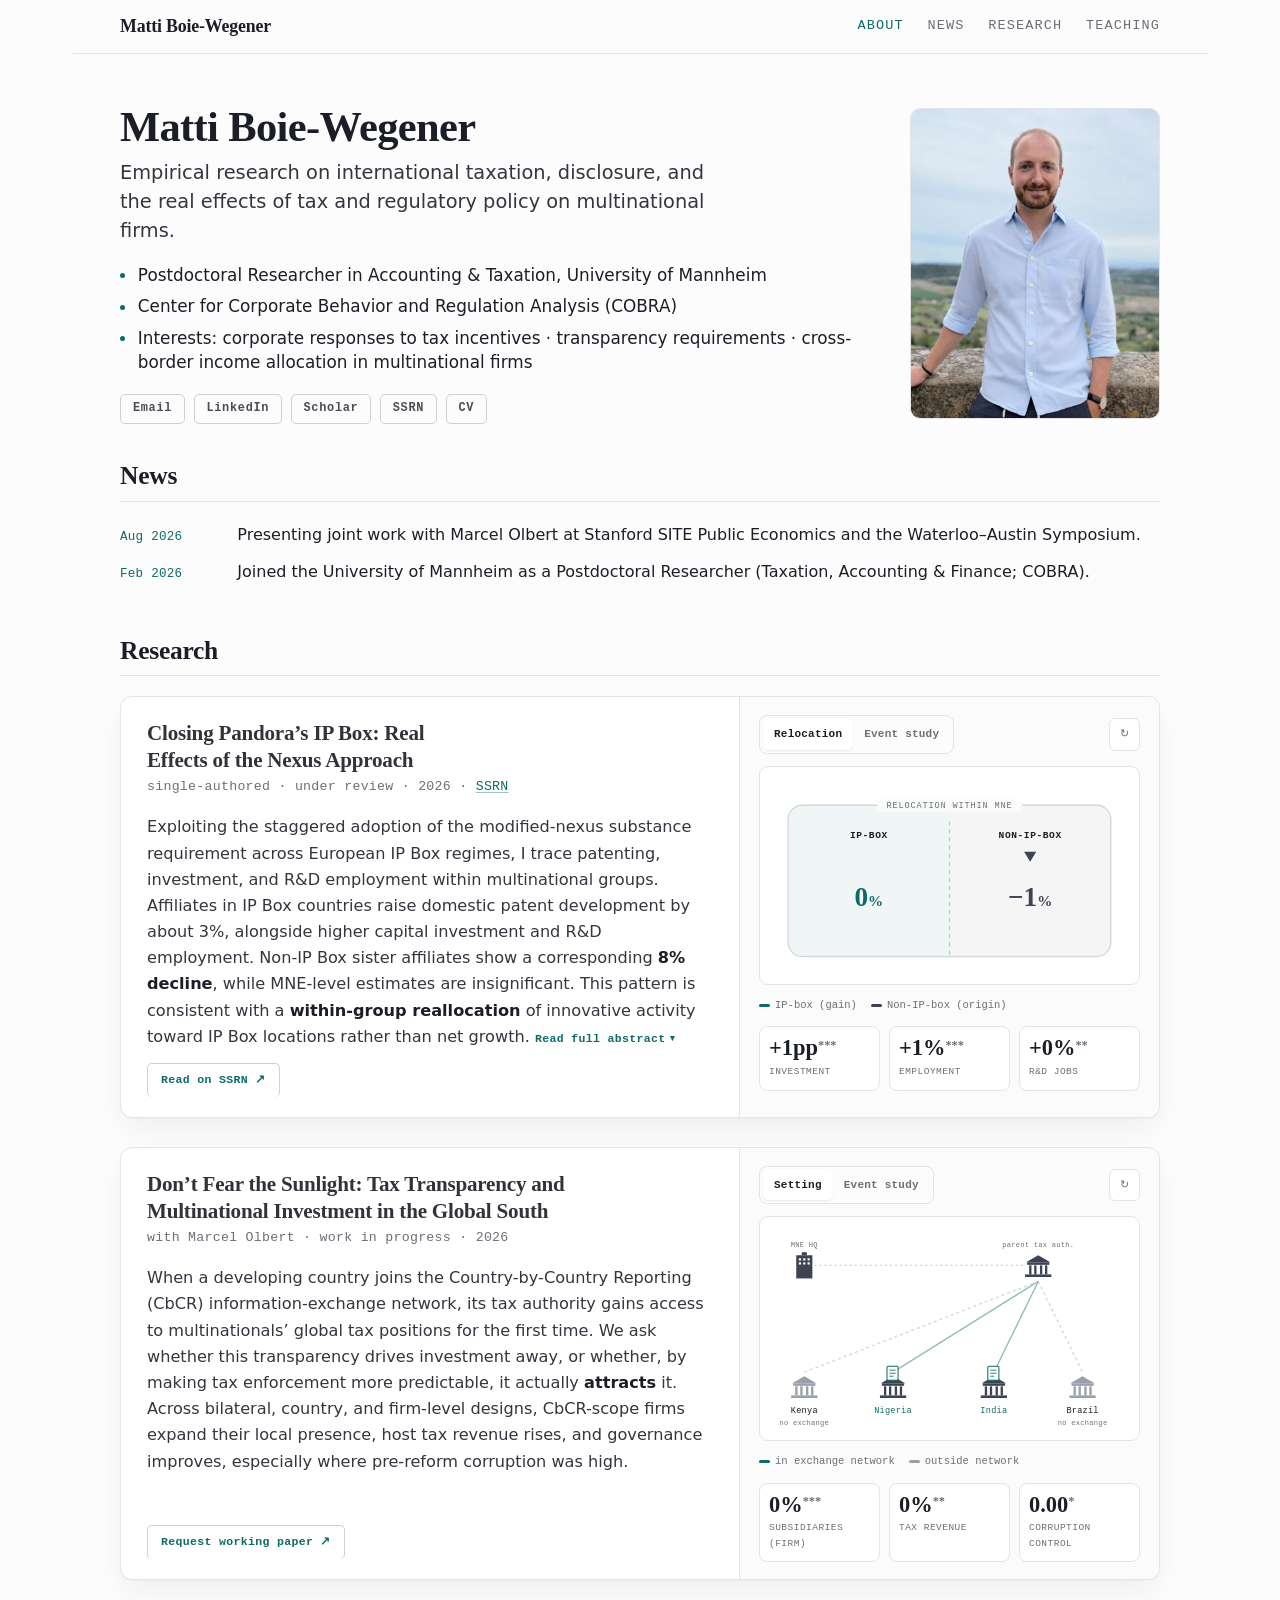
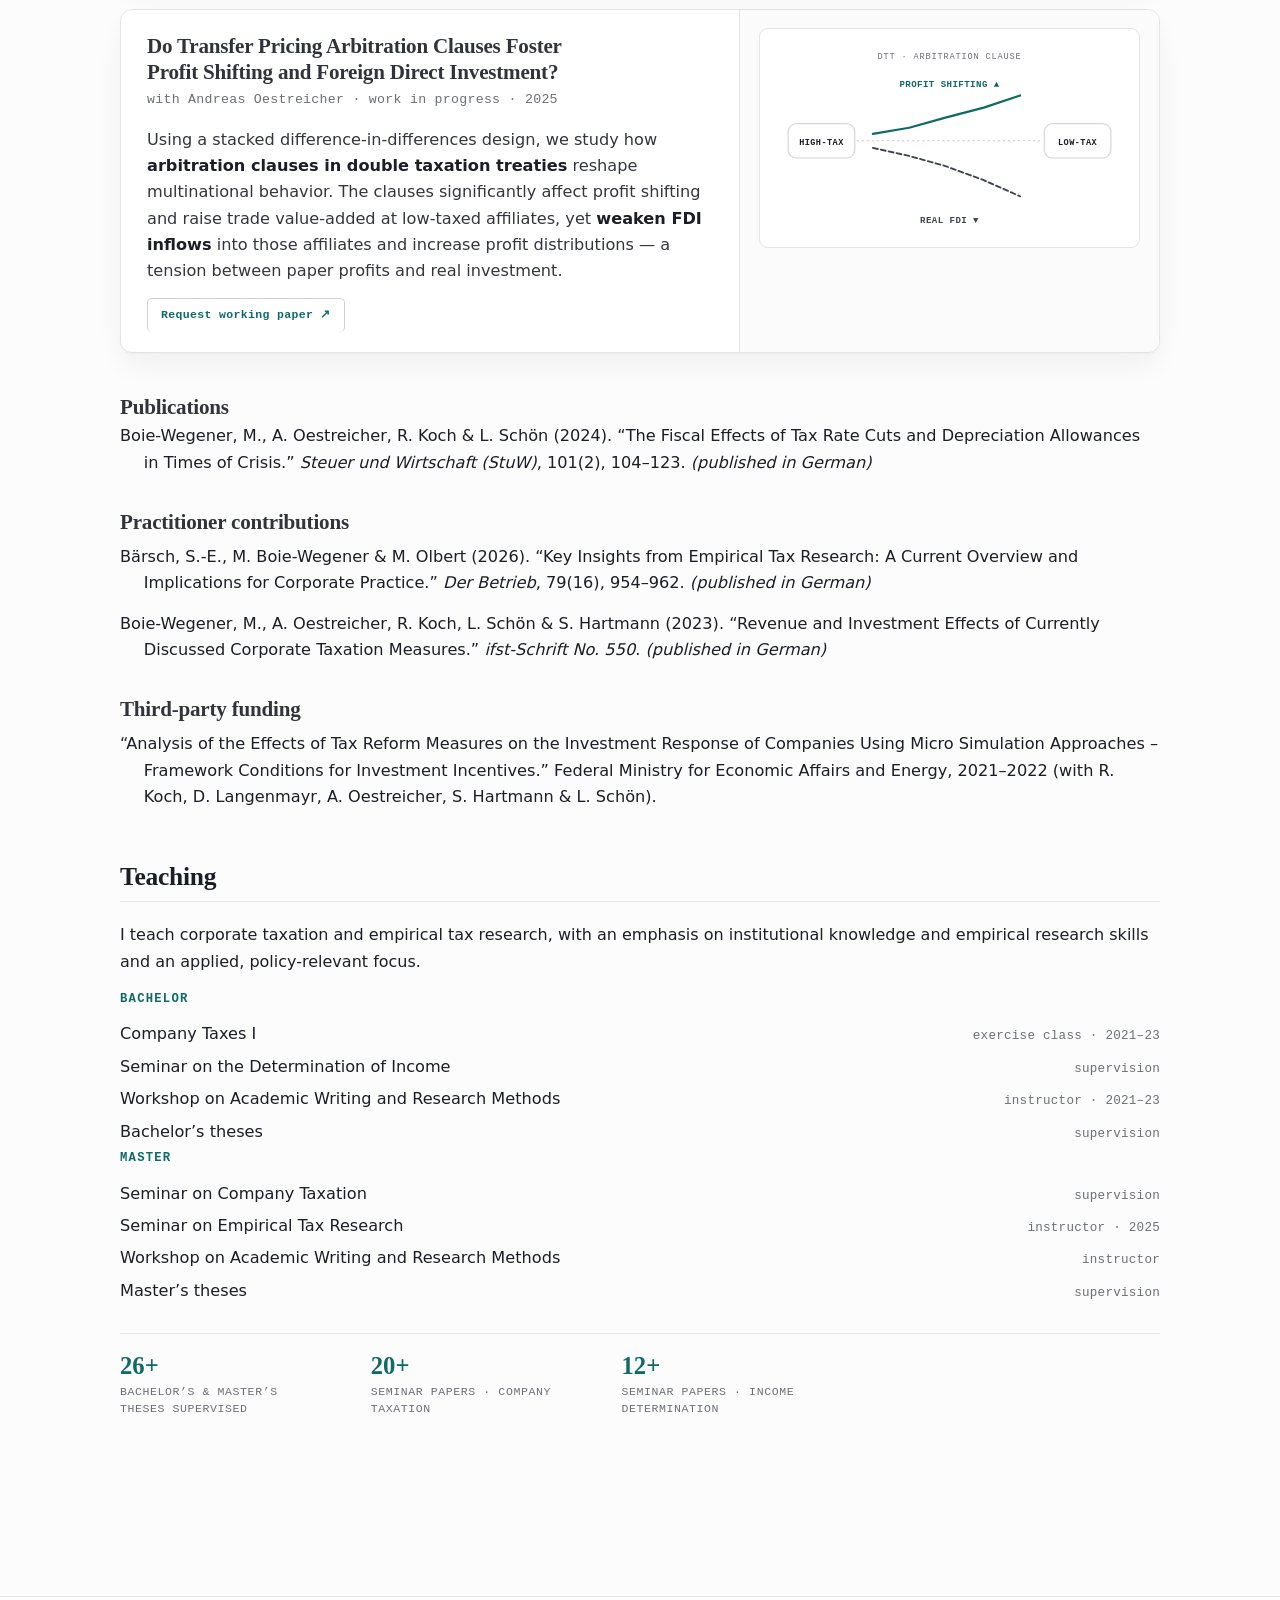
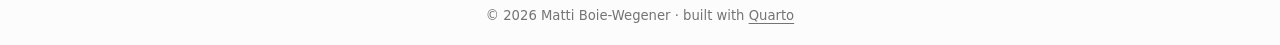
==== commit ead8e1e2: "Built site for gh-pages" ====
--- a/index.html
+++ b/index.html
@@ -35,6 +35,7 @@
 <script src="site_libs/quarto-search/fuse.min.js"></script>
 <script src="site_libs/quarto-search/quarto-search.js"></script>
 <meta name="quarto:offset" content="./">
+<link href="./favicon.svg" rel="icon" type="image/svg+xml">
 <script src="site_libs/quarto-html/quarto.js" type="module"></script>
 <script src="site_libs/quarto-html/tabsets/tabsets.js" type="module"></script>
 <script src="site_libs/quarto-html/popper.min.js"></script>
@@ -72,6 +73,8 @@
     "search-label": "Search"
   }
 }</script>
+<link rel="icon" type="image/png" sizes="32x32" href="favicon-32.png">
+<link rel="apple-touch-icon" href="apple-touch-icon.png">
 <style>
 :root{
   --accent:#0f6a67; --accent-hover:#0a524f; --accent-soft:rgba(15,106,103,.06); --accent-under:rgba(15,106,103,.4);
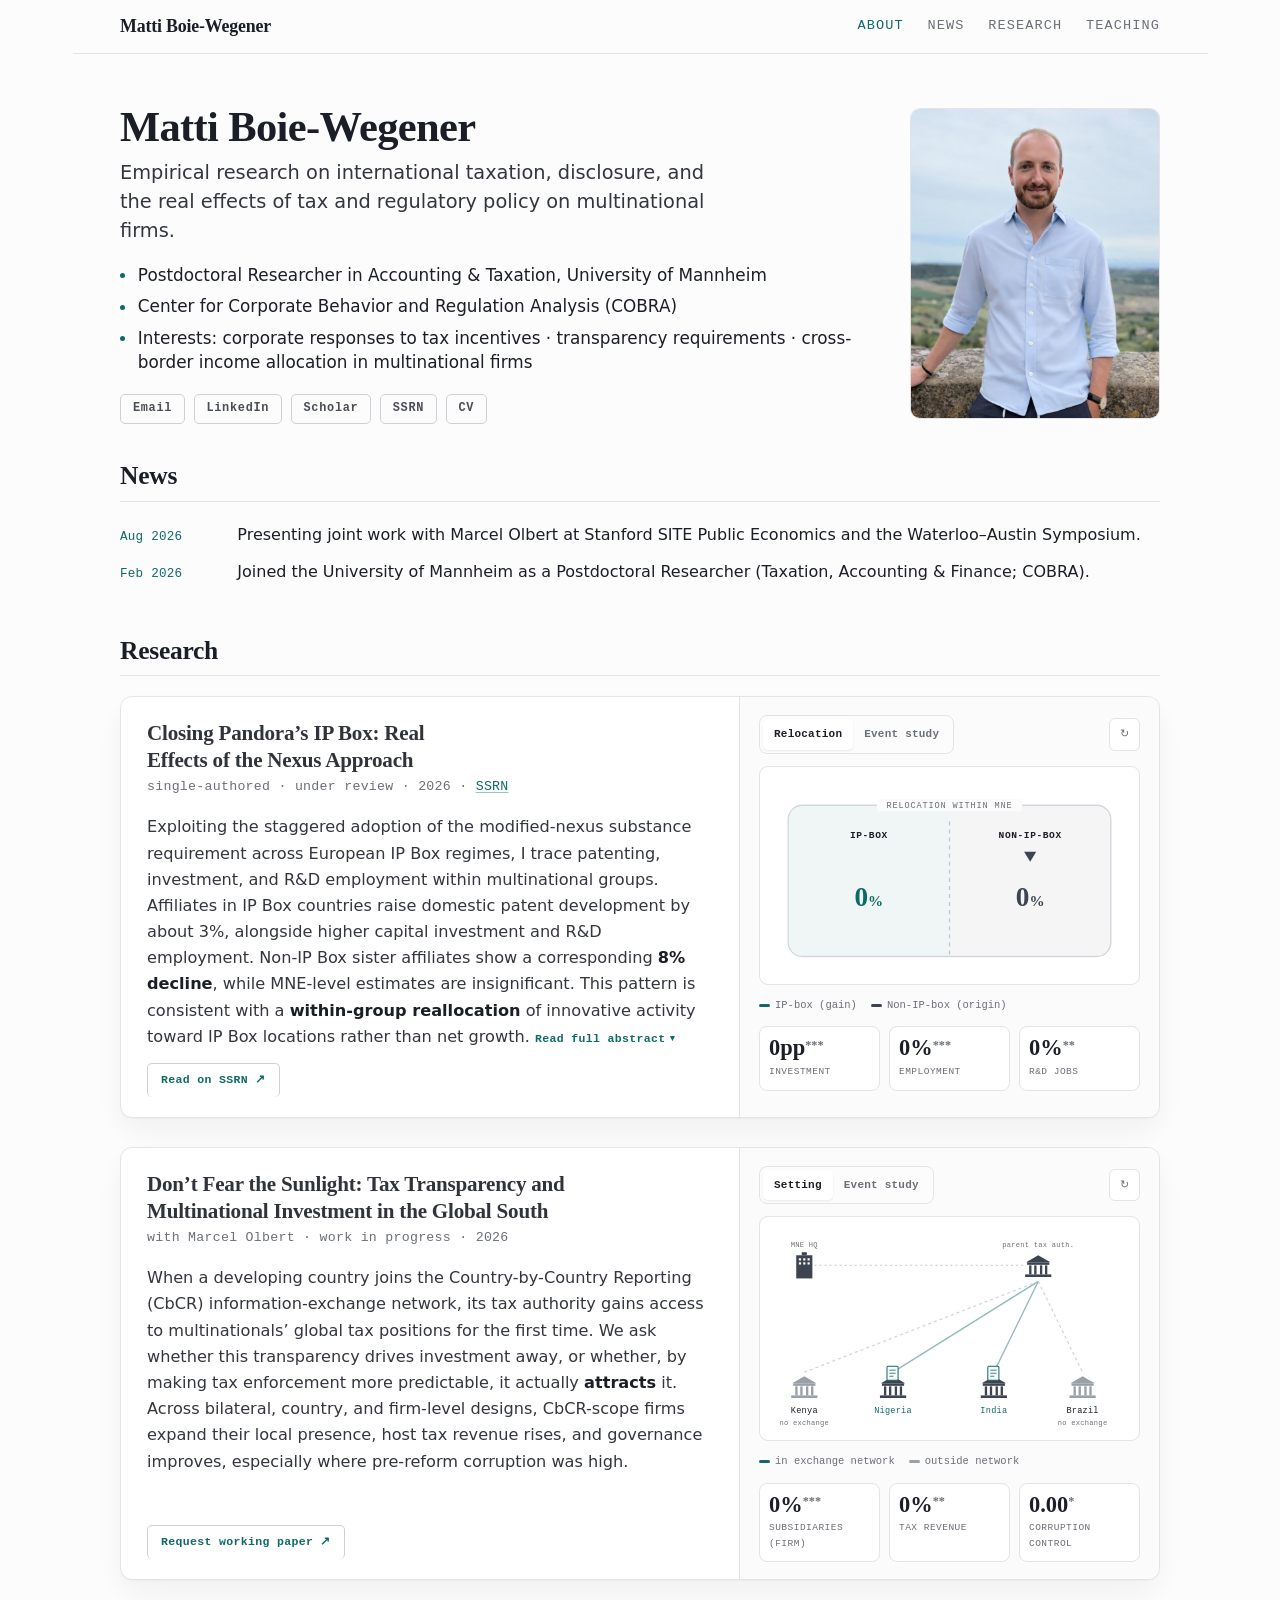
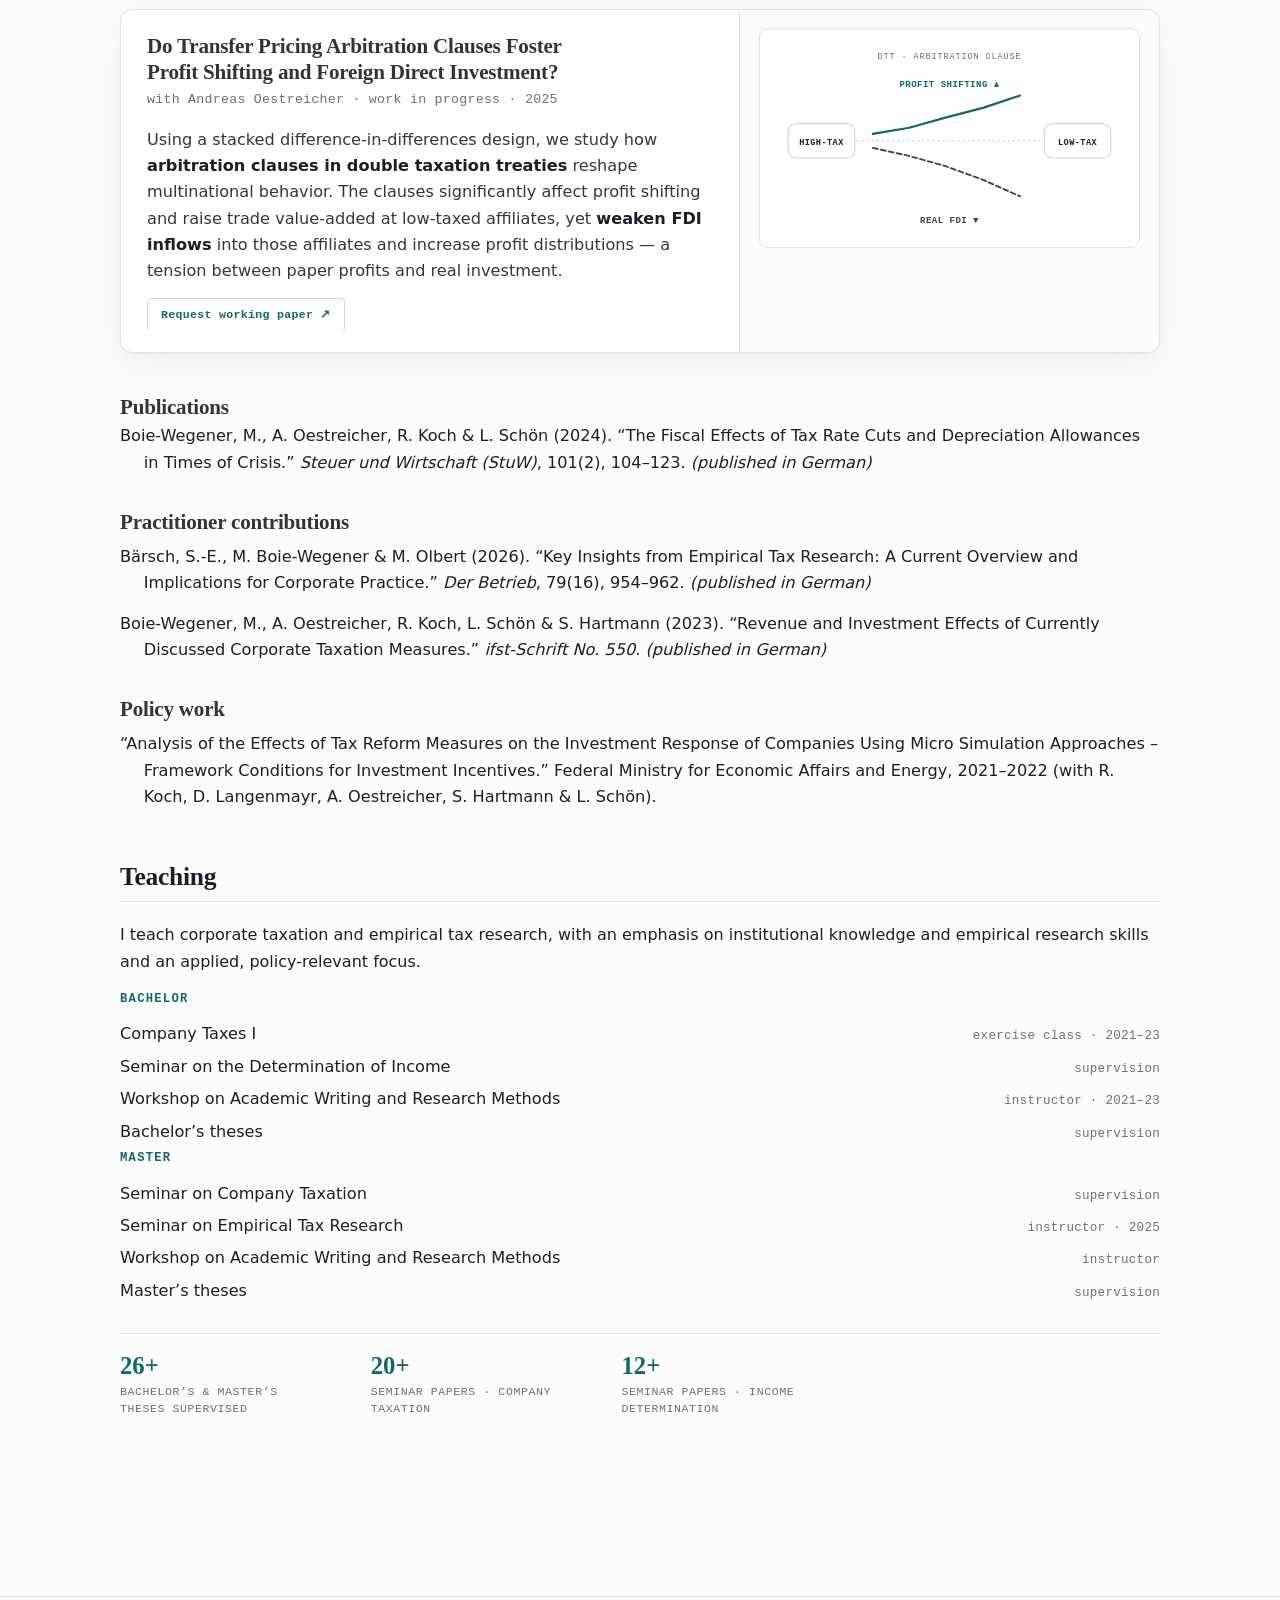
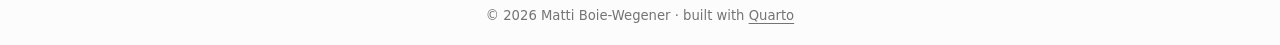
==== commit ac5c6a6b: "Built site for gh-pages" ====
--- a/index.html
+++ b/index.html
@@ -45,7 +45,7 @@
 <link href="site_libs/quarto-html/quarto-syntax-highlighting-98c7eacc04dc8a1fe11fe799e0cd156c.css" rel="stylesheet" id="quarto-text-highlighting-styles">
 <script src="site_libs/bootstrap/bootstrap.min.js"></script>
 <link href="site_libs/bootstrap/bootstrap-icons.css" rel="stylesheet">
-<link href="site_libs/bootstrap/bootstrap-4a66624dd6434c7c8f85efda8e0fe358.min.css" rel="stylesheet" append-hash="true" id="quarto-bootstrap" data-mode="light">
+<link href="site_libs/bootstrap/bootstrap-dfc74ee30546aeefdf64bc414579e695.min.css" rel="stylesheet" append-hash="true" id="quarto-bootstrap" data-mode="light">
 <script id="quarto-search-options" type="application/json">{
   "location": "sidebar",
   "copy-button": false,
@@ -487,7 +487,7 @@
       <h3 class="pub-group anchored">Practitioner contributions</h3>
       <p>Bärsch, S.-E., M. Boie-Wegener &amp; M. Olbert (2026). “Key Insights from Empirical Tax Research: A Current Overview and Implications for Corporate Practice.” <em>Der Betrieb</em>, 79(16), 954–962. <em>(published in German)</em></p>
       <p>Boie-Wegener, M., A. Oestreicher, R. Koch, L. Schön &amp; S. Hartmann (2023). “Revenue and Investment Effects of Currently Discussed Corporate Taxation Measures.” <em>ifst-Schrift No. 550</em>. <em>(published in German)</em></p>
-      <h3 class="pub-group anchored">Third-party funding</h3>
+      <h3 class="pub-group anchored">Policy work</h3>
       <p>“Analysis of the Effects of Tax Reform Measures on the Investment Response of Companies Using Micro Simulation Approaches – Framework Conditions for Investment Incentives.” Federal Ministry for Economic Affairs and Energy, 2021–2022 (with R. Koch, D. Langenmayr, A. Oestreicher, S. Hartmann &amp; L. Schön).</p>
     </div>
   </section>
